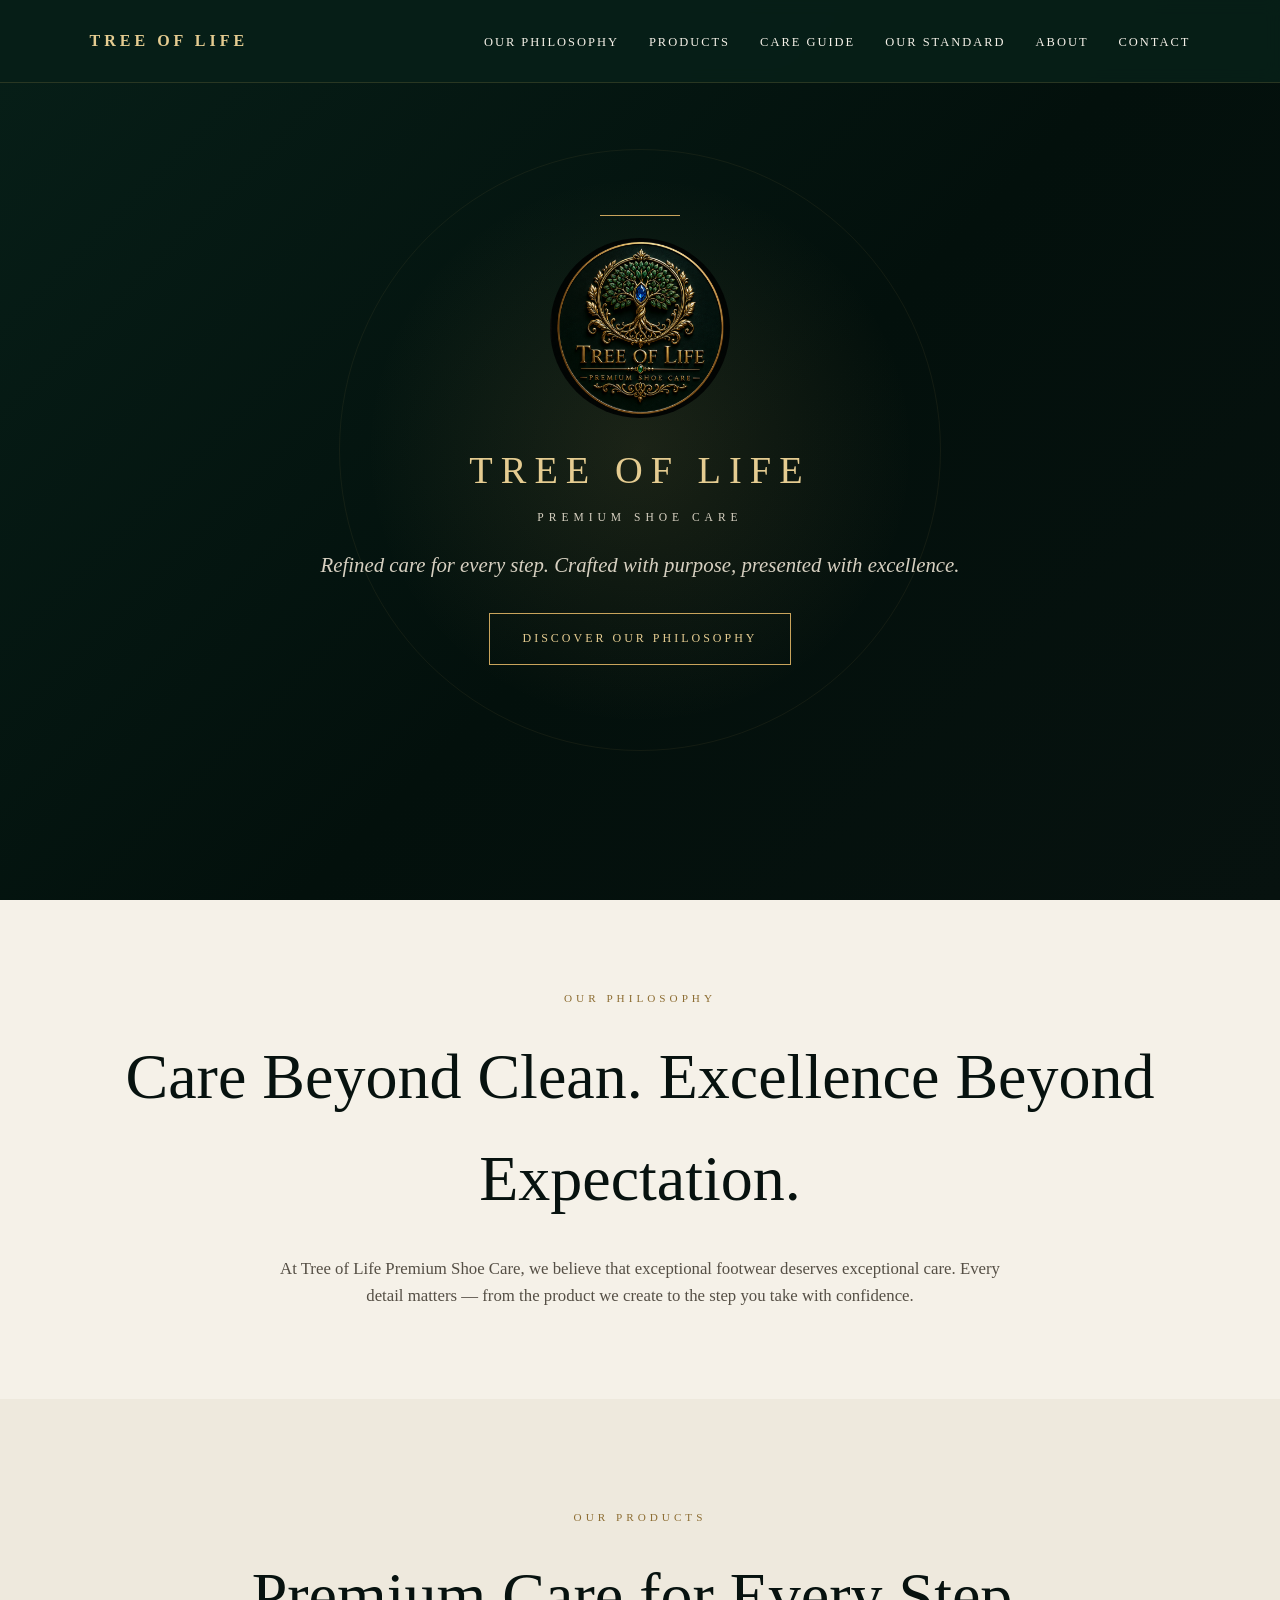
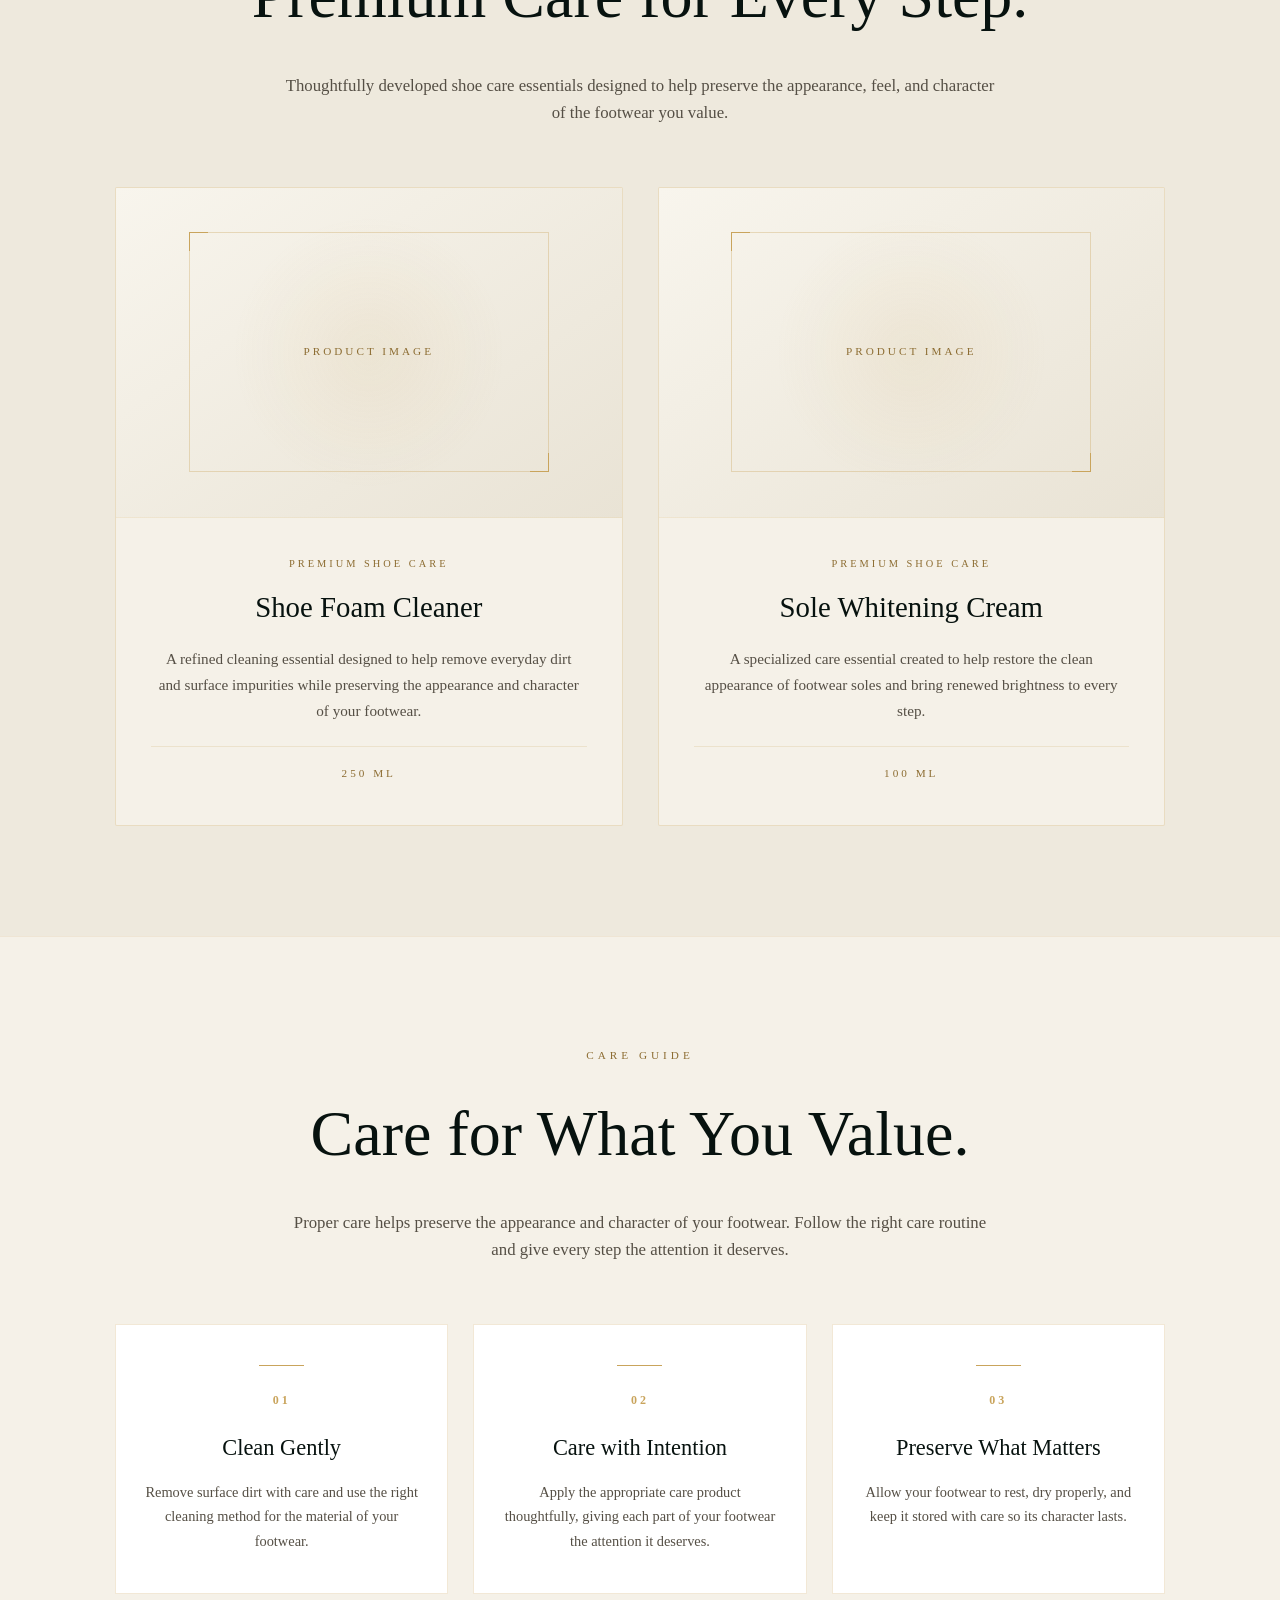
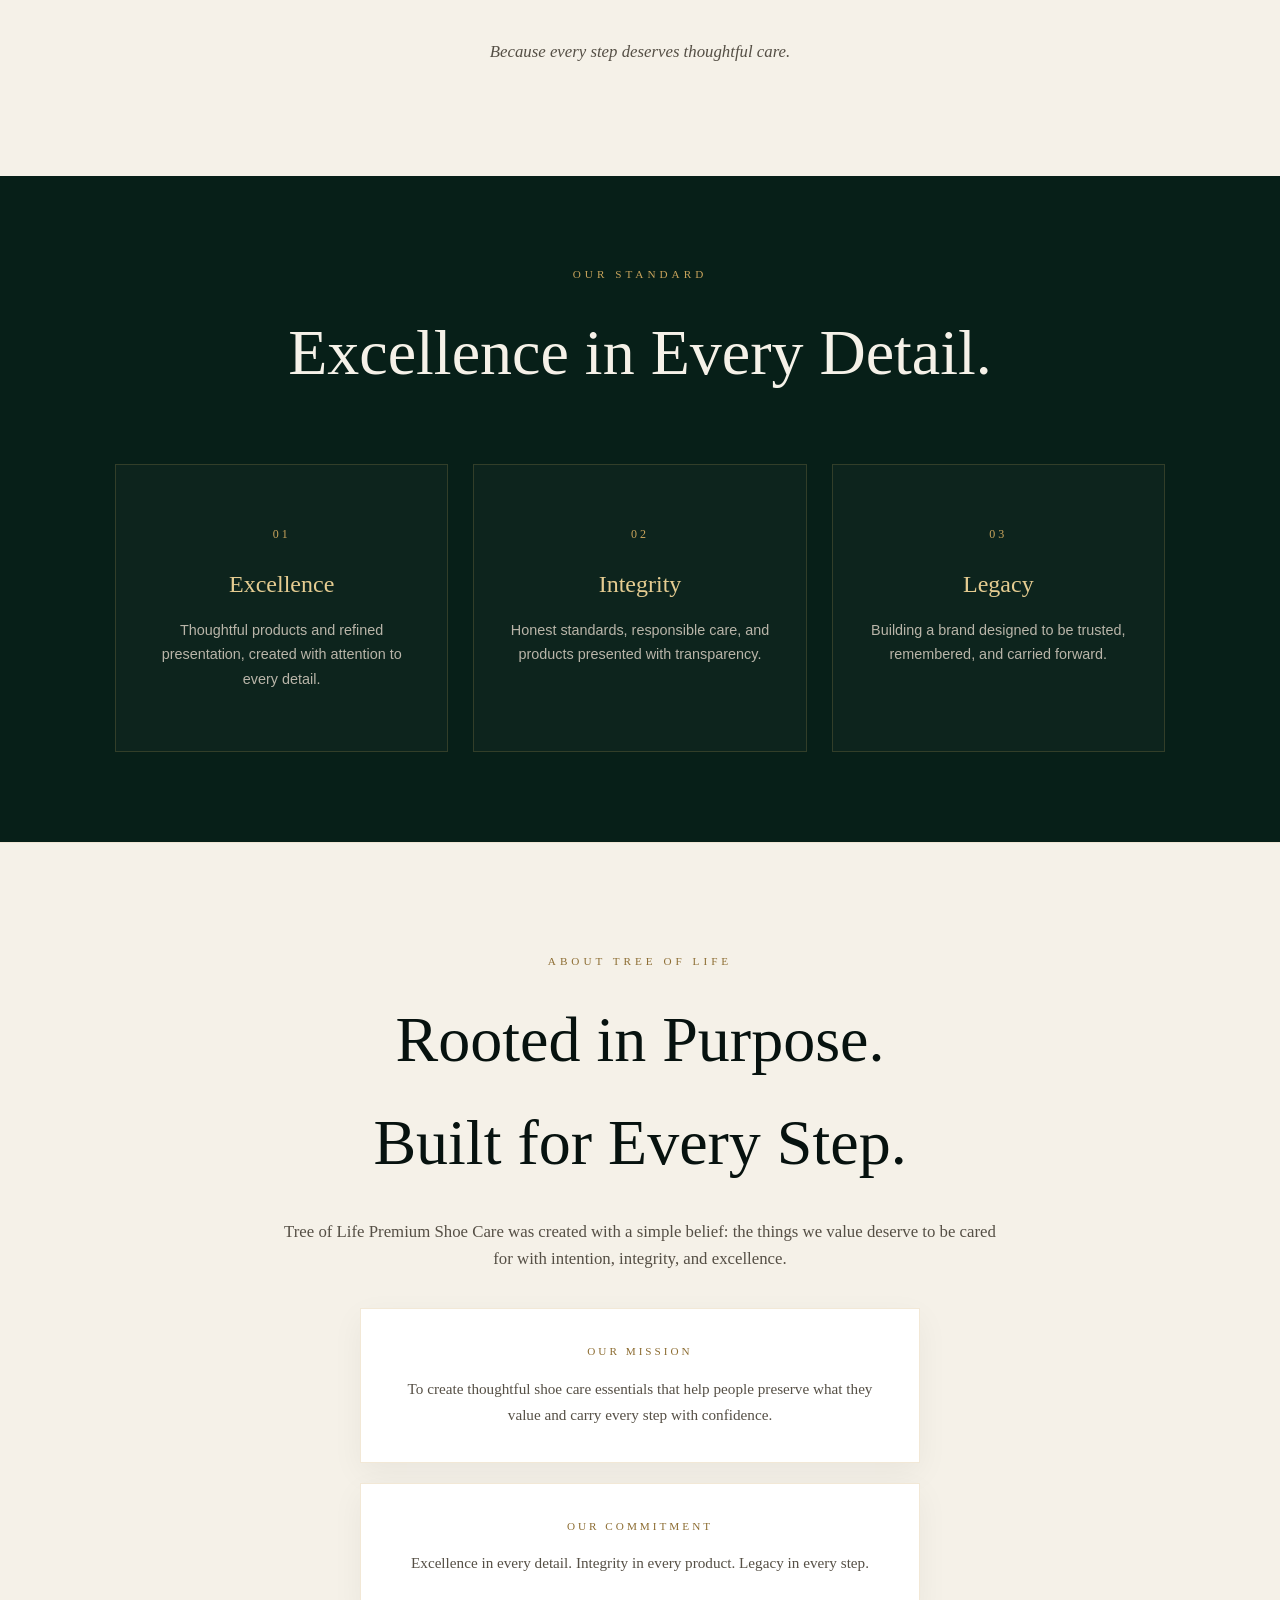
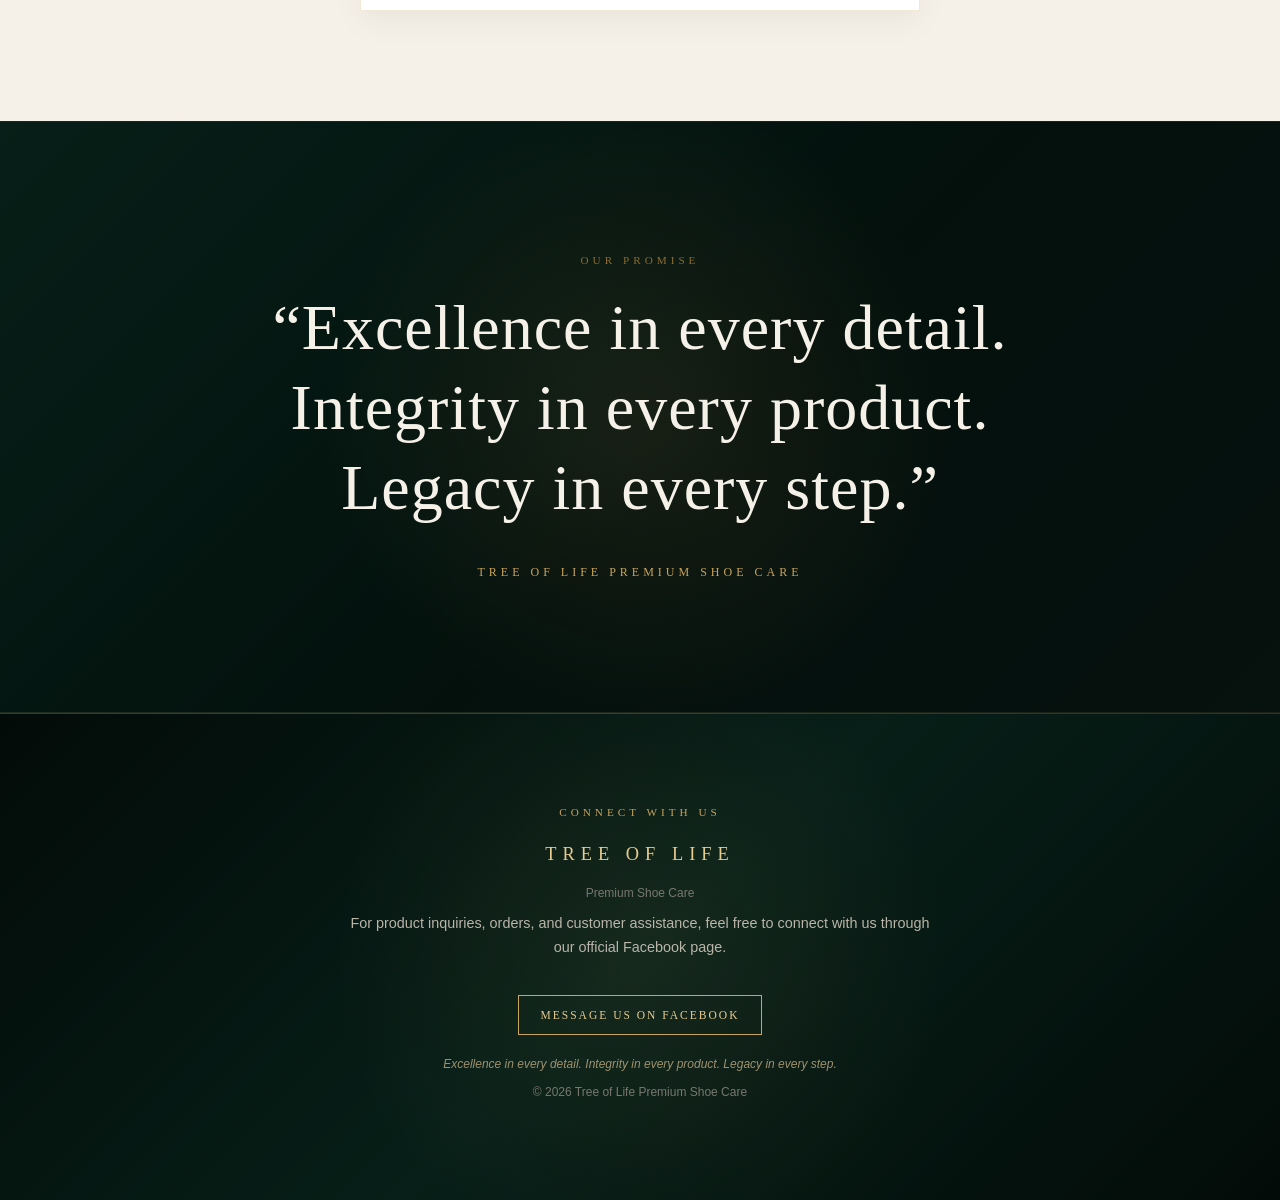
==== index.html @ 770518b0 "refine fixed navigation visibility and readability" ====
<!DOCTYPE html>
<html lang="en">
<head>
  <meta charset="UTF-8">
  <meta name="viewport" content="width=device-width, initial-scale=1.0">

  <title>Tree of Life | Premium Shoe Care</title>

  <meta name="description" content="Tree of Life Premium Shoe Care — refined care for every step.">

  <style>
    :root {
      --emerald: #0d3b2e;
      --deep-green: #071f18;
      --gold: #c9a45c;
      --light-gold: #e5cc91;
      --cream: #f5f1e8;
      --white: #ffffff;
      --dark: #07120f;
    }

    * {
      margin: 0;
      padding: 0;
      box-sizing: border-box;
    }

    html {
      scroll-behavior: smooth;
    }

    body {
      font-family: Georgia, "Times New Roman", serif;
      background: var(--dark);
      color: var(--cream);
      line-height: 1.6;
    }

    /* NAVIGATION */

   nav {
  position: fixed;
  top: 0;
  left: 0;
  width: 100%;
  z-index: 10;
  display: flex;
  justify-content: space-between;
  align-items: center;
  padding: 28px 7%;
  background: rgba(7, 31, 24, 0.94);
  border-bottom: 1px solid rgba(201, 164, 92, 0.18);
  backdrop-filter: blur(8px);
}

    .nav-brand {
      color: var(--light-gold);
      font-size: 1rem;
      letter-spacing: 4px;
      font-weight: bold;
    }

    .nav-links {
      display: flex;
      gap: 30px;
      list-style: none;
    }

    .nav-links a {
      color: var(--cream);
      text-decoration: none;
      font-size: 0.78rem;
      letter-spacing: 2px;
      text-transform: uppercase;
      transition: 0.3s;
    }

    .nav-links a:hover {
      color: var(--gold);
    }

    /* HERO */

    .hero {
      min-height: 100vh;
      display: flex;
      align-items: center;
      justify-content: center;
      text-align: center;
      padding: 120px 7% 80px;
      background:
        radial-gradient(circle at center, rgba(201, 164, 92, 0.12), transparent 35%),
        linear-gradient(135deg, #071f18 0%, #03100c 55%, #07120f 100%);
      position: relative;
      overflow: hidden;
    }

    .hero::before {
      content: "";
      position: absolute;
      width: 600px;
      height: 600px;
      border: 1px solid rgba(201, 164, 92, 0.08);
      border-radius: 50%;
      top: 50%;
      left: 50%;
      transform: translate(-50%, -50%);
    }

   .hero-content {
  max-width: 900px;
  position: relative;
  z-index: 2;
  top: -30px;
}

.emblem {
  width: 105px;
  height: 105px;
  border: 1px solid var(--gold);
  border-radius: 50%;
  margin: 0 auto 30px;
  display: flex;
  align-items: center;
  justify-content: center;
  color: var(--gold);
  font-size: 3.3rem;
  box-shadow: 0 0 45px rgba(201, 164, 92, 0.12);
}

.hero-logo {
  width: 180px;
  height: auto;
  display: block;
  margin: 0 auto 22px;
  border-radius: 50%;
}

.hero-brand-name {
  color: var(--light-gold);
  font-size: clamp(1.6rem, 4vw, 2.4rem);
  letter-spacing: 8px;
  text-transform: uppercase;
  font-weight: 500;
  margin-bottom: 6px;
}

.hero-brand-subtitle {
  color: #d7d0c1;
  font-size: 0.72rem;
  letter-spacing: 5px;
  text-transform: uppercase;
  margin-bottom: 22px;
}
    

    .eyebrow {
      color: var(--light-gold);
      font-size: 0.75rem;
      letter-spacing: 6px;
      text-transform: uppercase;
      margin-bottom: 22px;
    }

    h1 {
      font-size: clamp(3rem, 8vw, 6.5rem);
      line-height: 0.95;
      letter-spacing: 7px;
      text-transform: uppercase;
      font-weight: 500;
      margin-bottom: 18px;
    }

    .hero-subtitle {
      font-size: clamp(1rem, 2vw, 1.3rem);
      color: #d7d0c1;
      max-width: 650px;
      margin: 0 auto 32px;
      font-style: italic;
    }

   .gold-line {
  width: 80px;
  height: 1px;
  background: var(--gold);
  margin: 0 auto 22px;
}

    .cta {
      display: inline-block;
      padding: 15px 32px;
      border: 1px solid var(--gold);
      color: var(--light-gold);
      text-decoration: none;
      text-transform: uppercase;
      letter-spacing: 3px;
      font-size: 0.75rem;
      transition: all 0.35s ease;
    }

    .cta:hover {
      background: var(--gold);
      color: var(--dark);
    }

    /* PHILOSOPHY */

    .section {
      padding: 110px 7%;
    }

    .philosophy {
  background: var(--cream);
  color: var(--dark);
  text-align: center;
  padding: 90px 7%;
}

    .section-label {
      color: #8c6c31;
      text-transform: uppercase;
      letter-spacing: 4px;
      font-size: 0.7rem;
      margin-bottom: 18px;
    }

    h2 {
      font-size: clamp(2.2rem, 5vw, 4rem);
      font-weight: 500;
      margin-bottom: 25px;
    }

    .section-text {
      max-width: 720px;
      margin: auto;
      color: #554f45;
      font-size: 1.05rem;
    }
/* PRODUCTS */

.products {
  background: #eee9dd;
  color: var(--dark);
  text-align: center;
}

.products .section-text {
  margin-bottom: 0;
}

/* PRODUCT SHOWCASE */

.product-grid {
  max-width: 1050px;
  margin: 60px auto 0;
  display: grid;
  grid-template-columns: repeat(2, 1fr);
  gap: 35px;
}

.product-card {
  background: var(--cream);
  border: 1px solid rgba(201, 164, 92, 0.28);
  text-align: center;
  overflow: hidden;
  border-radius: 2px;
  transition: transform 0.35s ease, box-shadow 0.35s ease;
}

.product-card:hover {
  transform: translateY(-4px);
  box-shadow: 0 14px 35px rgba(7, 18, 15, 0.10);
}

.product-image-placeholder {
  min-height: 330px;
  display: flex;
  align-items: center;
  justify-content: center;
  background:
    radial-gradient(circle at center, rgba(201, 164, 92, 0.10), transparent 45%),
    linear-gradient(145deg, #f8f5ed 0%, #e9e3d5 100%);
  border-bottom: 1px solid rgba(201, 164, 92, 0.20);
}

.product-image-placeholder span {
  color: #8c6c31;
  font-size: 0.7rem;
  letter-spacing: 3px;
  text-transform: uppercase;
}

.product-image-frame {
  width: 78%;
  max-width: 360px;
  min-height: 240px;
  border: 1px solid rgba(201, 164, 92, 0.35);
  display: flex;
  align-items: center;
  justify-content: center;
  position: relative;
}

.product-image-frame::before,
.product-image-frame::after {
  content: "";
  position: absolute;
  width: 18px;
  height: 18px;
  border-color: var(--gold);
  border-style: solid;
}

.product-image-frame::before {
  top: -1px;
  left: -1px;
  border-width: 1px 0 0 1px;
}

.product-image-frame::after {
  bottom: -1px;
  right: -1px;
  border-width: 0 1px 1px 0;
}

.product-info {
  padding: 38px 35px 42px;
}

.product-category {
  color: #8c6c31;
  font-size: 0.65rem;
  letter-spacing: 3px;
  text-transform: uppercase;
  margin-bottom: 12px;
}

.product-info h3 {
  color: var(--dark);
  font-size: 1.8rem;
  font-weight: 500;
  margin-bottom: 16px;
}

.product-info p {
  max-width: 430px;
  margin: 0 auto 22px;
  color: #554f45;
  font-size: 0.95rem;
  line-height: 1.7;
}

.product-size {
  color: #8c6c31;
  font-size: 0.7rem;
  letter-spacing: 3px;
  text-transform: uppercase;
  padding-top: 18px;
  border-top: 1px solid rgba(201, 164, 92, 0.20);
}


/* PRODUCT MOBILE */

@media (max-width: 700px) {

  .product-grid {
    grid-template-columns: 1fr;
    gap: 25px;
    margin-top: 45px;
  }

 .product-image-placeholder {
  min-height: 300px;
  padding: 20px;
}

.product-image-frame {
  width: 88%;
  min-height: 240px;
}

  .product-info {
    padding: 32px 25px 36px;
  }

  .product-info h3 {
    font-size: 1.55rem;
  }

}

/* ABOUT */

.about {
  background: var(--cream);
  color: var(--dark);
  text-align: center;
  border-top: 1px solid rgba(201, 164, 92, 0.15);
}
  .about-highlight {
  max-width: 560px;
  margin: 35px auto 0;
  padding: 34px 32px;
  border: 1px solid rgba(201, 164, 92, 0.25);
  background: var(--white);
  box-shadow: 0 10px 30px rgba(7, 18, 15, 0.05);
  transition: transform 0.3s ease, box-shadow 0.3s ease;
}

.about-highlight:hover {
  transform: translateY(-4px);
  box-shadow: 0 14px 35px rgba(7, 18, 15, 0.08);
}
    .about-highlight-title {
  color: #8c6c31;
  text-transform: uppercase;
  letter-spacing: 3px;
  font-size: 0.7rem;
  margin-bottom: 15px;
}
.about .section-text {
  margin-bottom: 20px;
}
.about-highlight p {
  max-width: 600px;
  margin: 0 auto;
  color: #554f45;
  font-size: 0.95rem;
  line-height: 1.7;
}

.about-highlight + .about-highlight {
  margin-top: 20px;
}
/* CARE GUIDE */

.care-guide {
  background: var(--cream);
  color: var(--dark);
  text-align: center;
  border-top: 1px solid rgba(201, 164, 92, 0.15);
}

.care-guide .section-text {
  color: #554f45;
}
.care-steps {
  max-width: 1050px;
  margin: 60px auto 0;
  display: grid;
  grid-template-columns: repeat(3, 1fr);
  gap: 25px;
}
.care-step {
  background: var(--white);
  border: 1px solid rgba(201, 164, 92, 0.25);
  padding: 40px 28px;
  text-align: center;
  transition: transform 0.3s ease, box-shadow 0.3s ease;
}

.care-step:hover {
  transform: translateY(-4px);
  box-shadow: 0 12px 30px rgba(7, 18, 15, 0.08);
}
   .care-step-number {
  color: var(--gold);
  font-size: 0.75rem;
  letter-spacing: 3px;
  margin-bottom: 20px;
  font-weight: bold;
}
    .care-step h3 {
  color: var(--dark);
  font-size: 1.4rem;
  font-weight: 500;
  margin-bottom: 14px;
}
    .care-step p {
  color: #554f45;
  font-size: 0.9rem;
  line-height: 1.7;
}
    .care-step::before {
  content: "";
  display: block;
  width: 45px;
  height: 1px;
  background: var(--gold);
  margin: 0 auto 25px;
}
    .care-step {
  transition: transform 0.3s ease, box-shadow 0.3s ease;
}
/* VALUES */


    

.values {
  background: var(--deep-green);
  text-align: center;
  padding: 90px 7% 90px;
}

.values .section-label {
  color: var(--gold);
}

.values h2 {
  color: var(--cream);
  margin-bottom: 60px;
}
.values-grid {
  max-width: 1050px;
  margin: 0 auto;
  display: grid;
  grid-template-columns: repeat(3, 1fr);
  gap: 25px;
}
.value {
  padding: 60px 35px;
  text-align: center;
  border: 1px solid rgba(201, 164, 92, 0.20);
  background: rgba(255, 255, 255, 0.025);
  transition: transform 0.3s ease, box-shadow 0.3s ease;
}

.value:hover {
  transform: translateY(-4px);
  box-shadow: 0 12px 30px rgba(0, 0, 0, 0.16);
}



.value-number {
  color: var(--gold);
  font-size: 0.75rem;
  letter-spacing: 3px;
  margin-bottom: 20px;
}

.value h3 {
  color: var(--light-gold);
  font-size: 1.5rem;
  font-weight: 500;
  margin-bottom: 15px;
}

.value p {
  color: #b9b5a9;
  font-family: Arial, sans-serif;
  font-size: 0.9rem;
  line-height: 1.7;
  max-width: 340px;
  margin: 0 auto;
}

    /* BRAND STATEMENT */

 .statement {
  padding: 130px 7%;
  text-align: center;
  background:
    radial-gradient(circle at center, rgba(201, 164, 92, 0.10), transparent 45%),
    linear-gradient(135deg, #071f18 0%, #03100c 55%, #07120f 100%);
  border-top: 1px solid rgba(201, 164, 92, 0.12);
  border-bottom: 1px solid rgba(201, 164, 92, 0.12);
}

    .statement blockquote {
  max-width: 850px;
  margin: auto;
  font-size: clamp(1.9rem, 5vw, 4rem);
  line-height: 1.25;
  letter-spacing: 1px;
  font-weight: 400;
  color: var(--cream);
}

    .statement cite {
      display: block;
      margin-top: 35px;
      color: var(--gold);
      font-size: 0.75rem;
      letter-spacing: 4px;
      font-style: normal;
      text-transform: uppercase;
    }

    /* FOOTER */
.contact-intro {
  max-width: 600px;
  margin: 0 auto 25px;
  color: #b9b5a9;
  font-family: Arial, sans-serif;
  font-size: 0.9rem;
  line-height: 1.7;
}
   footer {
  padding: 90px 7%;
  text-align: center;
  background:
    radial-gradient(circle at center, rgba(201, 164, 92, 0.08), transparent 45%),
    linear-gradient(135deg, #030b08 0%, #071f18 50%, #030b08 100%);
  border-top: 1px solid rgba(201, 164, 92, 0.25);
}
.footer-contact-label {
  color: var(--gold);
  text-transform: uppercase;
  letter-spacing: 4px;
  font-size: 0.7rem;
  margin-bottom: 18px;
}
 .footer-brand {
  color: var(--light-gold);
  letter-spacing: 6px;
  font-size: 1.15rem;
  font-weight: 500;
  margin-bottom: 14px;
  text-transform: uppercase;
}
.footer-contact-link {
  display: inline-block;
  margin: 10px 0 20px;
  color: var(--light-gold);
  text-decoration: none;
  border: 1px solid var(--gold);
  padding: 10px 22px;
  letter-spacing: 2px;
  text-transform: uppercase;
  font-size: 0.72rem;
  transition: all 0.3s ease;
}

.footer-contact-link:hover {
  background: var(--gold);
  color: var(--dark);
}
    footer p {
      color: #77786f;
      font-family: Arial, sans-serif;
      font-size: 0.75rem;
      margin-bottom: 8px;
    }

    .motto {
      color: #9d916f;
      font-style: italic;
    }

    /* MOBILE */

    @media (max-width: 700px) {

      nav {
        padding: 22px 5%;
      }

      .nav-links {
  display: flex;
  gap: 12px;
  flex-wrap: wrap;
  justify-content: flex-end;
}

.nav-links a {
  font-size: 0.6rem;
  letter-spacing: 1.2px;
}

      .hero {
        padding-left: 6%;
        padding-right: 6%;
      }

      .hero::before {
        width: 380px;
        height: 380px;
      }

      h1 {
        letter-spacing: 4px;
      }

      .section {
        padding: 80px 6%;
      }

      .values {
        grid-template-columns: 1fr;
      }
.values-grid {
  grid-template-columns: 1fr;
  gap: 20px;
}
      .value {
       border-right: 1px solid rgba(201, 164, 92, 0.20);
border-bottom: 1px solid rgba(201, 164, 92, 0.15);
      }
      .care-steps {
  grid-template-columns: 1fr;
  gap: 20px;
}
      .about-highlight {
  padding: 30px 22px;
  margin-top: 30px;
}

.about-highlight + .about-highlight {
  margin-top: 18px;
}
      .contact-intro {
  padding: 0 10px;
  font-size: 0.85rem;
}
      footer {
  padding: 75px 6%;
}
.statement blockquote {
  font-size: 1.8rem;
  line-height: 1.3;
  letter-spacing: 0.5px;
}
    }
  </style>
</head>

<body>

  <nav>
    <div class="nav-brand">TREE OF LIFE</div>

<ul class="nav-links">
  <li><a href="#philosophy">Our Philosophy</a></li>
  <li><a href="#products">Products</a></li>
  <li><a href="#care">Care Guide</a></li>
  <li><a href="#standard">Our Standard</a></li>
  <li><a href="#about">About</a></li>
  <li><a href="#contact">Contact</a></li>
</ul>
  </nav>

  <main>

    <section class="hero">

      <div class="hero-content">

<div class="gold-line"></div>

<img class="hero-logo" src="LOGO.png" alt="Tree of Life Premium Shoe Care">

<div class="hero-brand-name">TREE OF LIFE</div>

<div class="hero-brand-subtitle">PREMIUM SHOE CARE</div>

        <p class="hero-subtitle">
          Refined care for every step. Crafted with purpose,
          presented with excellence.
        </p>

        <a href="#philosophy" class="cta">
          Discover Our Philosophy
        </a>

      </div>

    </section>

    <section class="section philosophy" id="philosophy">

      <div class="section-label">Our Philosophy</div>

      <h2>Care Beyond Clean. Excellence Beyond Expectation.</h2>

      <p class="section-text">
        At Tree of Life Premium Shoe Care, we believe that
        exceptional footwear deserves exceptional care.
        Every detail matters — from the product we create
        to the step you take with confidence.
      </p>

        </section>

   
<!-- PRODUCTS -->

<section class="section products" id="products">

  <div class="section-label">Our Products</div>

  <h2>Premium Care for Every Step.</h2>

  <p class="section-text">
    Thoughtfully developed shoe care essentials designed
    to help preserve the appearance, feel, and character
    of the footwear you value.
  </p>

  <div class="product-grid">

    <!-- SHOE FOAM CLEANER -->

    <div class="product-card">

      <div class="product-image-placeholder">
  <div class="product-image-frame">
    <span>PRODUCT IMAGE</span>
  </div>
</div>

      <div class="product-info">

        <div class="product-category">PREMIUM SHOE CARE</div>

        <h3>Shoe Foam Cleaner</h3>

        <p>
          A refined cleaning essential designed to help remove
          everyday dirt and surface impurities while preserving
          the appearance and character of your footwear.
        </p>

        <div class="product-size">250 mL</div>

      </div>

    </div>


    <!-- SOLE WHITENING CREAM -->

    <div class="product-card">

     <div class="product-image-placeholder">
  <div class="product-image-frame">
    <span>PRODUCT IMAGE</span>
  </div>
</div>

      <div class="product-info">

        <div class="product-category">PREMIUM SHOE CARE</div>

        <h3>Sole Whitening Cream</h3>

        <p>
          A specialized care essential created to help restore
          the clean appearance of footwear soles and bring
          renewed brightness to every step.
        </p>

        <div class="product-size">100 mL</div>

      </div>

    </div>

  </div>

</section>


    
 <!-- CARE GUIDE -->

    <section class="section care-guide" id="care">

      <div class="section-label">Care Guide</div>

      <h2>Care for What You Value.</h2>

      <p class="section-text">
        Proper care helps preserve the appearance and character
        of your footwear. Follow the right care routine and
        give every step the attention it deserves.
      </p>
  <div class="care-steps">

    <div class="care-step">

      <div class="care-step-number">01</div>

      <h3>Clean Gently</h3>

      <p>
        Remove surface dirt with care and use the right
        cleaning method for the material of your footwear.
      </p>

    </div>
        <div class="care-step">

      <div class="care-step-number">02</div>

      <h3>Care with Intention</h3>

      <p>
        Apply the appropriate care product thoughtfully,
        giving each part of your footwear the attention it deserves.
      </p>

    </div>
        <div class="care-step">

      <div class="care-step-number">03</div>

      <h3>Preserve What Matters</h3>

      <p>
        Allow your footwear to rest, dry properly,
        and keep it stored with care so its character lasts.
      </p>

    </div>
      </div>
          <p class="section-text" style="margin-top: 45px; font-style: italic;">
      Because every step deserves thoughtful care.
    </p>
      </section>
    <section class="values" id="standard">
<div class="section-label">Our Standard</div>
<h2>Excellence in Every Detail.</h2>
      <div class="values-grid">
      <div class="value">
        <div class="value-number">01</div>
        <h3>Excellence</h3>
        <p>
          Thoughtful products and refined presentation,
          created with attention to every detail.
        </p>
      </div>

      <div class="value">
        <div class="value-number">02</div>
        <h3>Integrity</h3>
        <p>
          Honest standards, responsible care,
          and products presented with transparency.
        </p>
      </div>

      <div class="value">
        <div class="value-number">03</div>
        <h3>Legacy</h3>
        <p>
          Building a brand designed to be trusted,
          remembered, and carried forward.
        </p>
      </div>
</div>
        </section>

   
<section class="section about" id="about">

  <div class="section-label">About Tree of Life</div>

  <h2>Rooted in Purpose.<br>Built for Every Step.</h2>

  <p class="section-text">
    Tree of Life Premium Shoe Care was created with a simple
    belief: the things we value deserve to be cared for with
    intention, integrity, and excellence.
  </p>
    <div class="about-highlight">

    <div class="about-highlight-title">Our Mission</div>

    <p>
      To create thoughtful shoe care essentials that help people
      preserve what they value and carry every step with confidence.
    </p>

  </div>
    <div class="about-highlight">

    <div class="about-highlight-title">Our Commitment</div>

    <p>
      Excellence in every detail. Integrity in every product.
      Legacy in every step.
    </p>

  </div>
  </section>
    <section class="section statement">

      <div class="section-label">Our Promise</div>

      <blockquote>
        “Excellence in every detail.<br>
        Integrity in every product.<br>
        Legacy in every step.”
      </blockquote>

      <cite>Tree of Life Premium Shoe Care</cite>

    </section>

  </main>

  <footer id="contact">

    <div class="footer-contact-label">Connect With Us</div>

   <div class="footer-brand">TREE OF LIFE</div>
<p>Premium Shoe Care</p>
<p class="contact-intro">
  For product inquiries, orders, and customer assistance,
  feel free to connect with us through our official Facebook page.
</p>
<a href="https://www.facebook.com/TreeOfLifePremiumShoeCare" target="_blank" rel="noopener" class="footer-contact-link">
  Message Us on Facebook
</a>

<p class="motto">
      Excellence in every detail. Integrity in every product.
      Legacy in every step.
    </p>

    <p>© 2026 Tree of Life Premium Shoe Care</p>

  </footer>

</body>
</html>
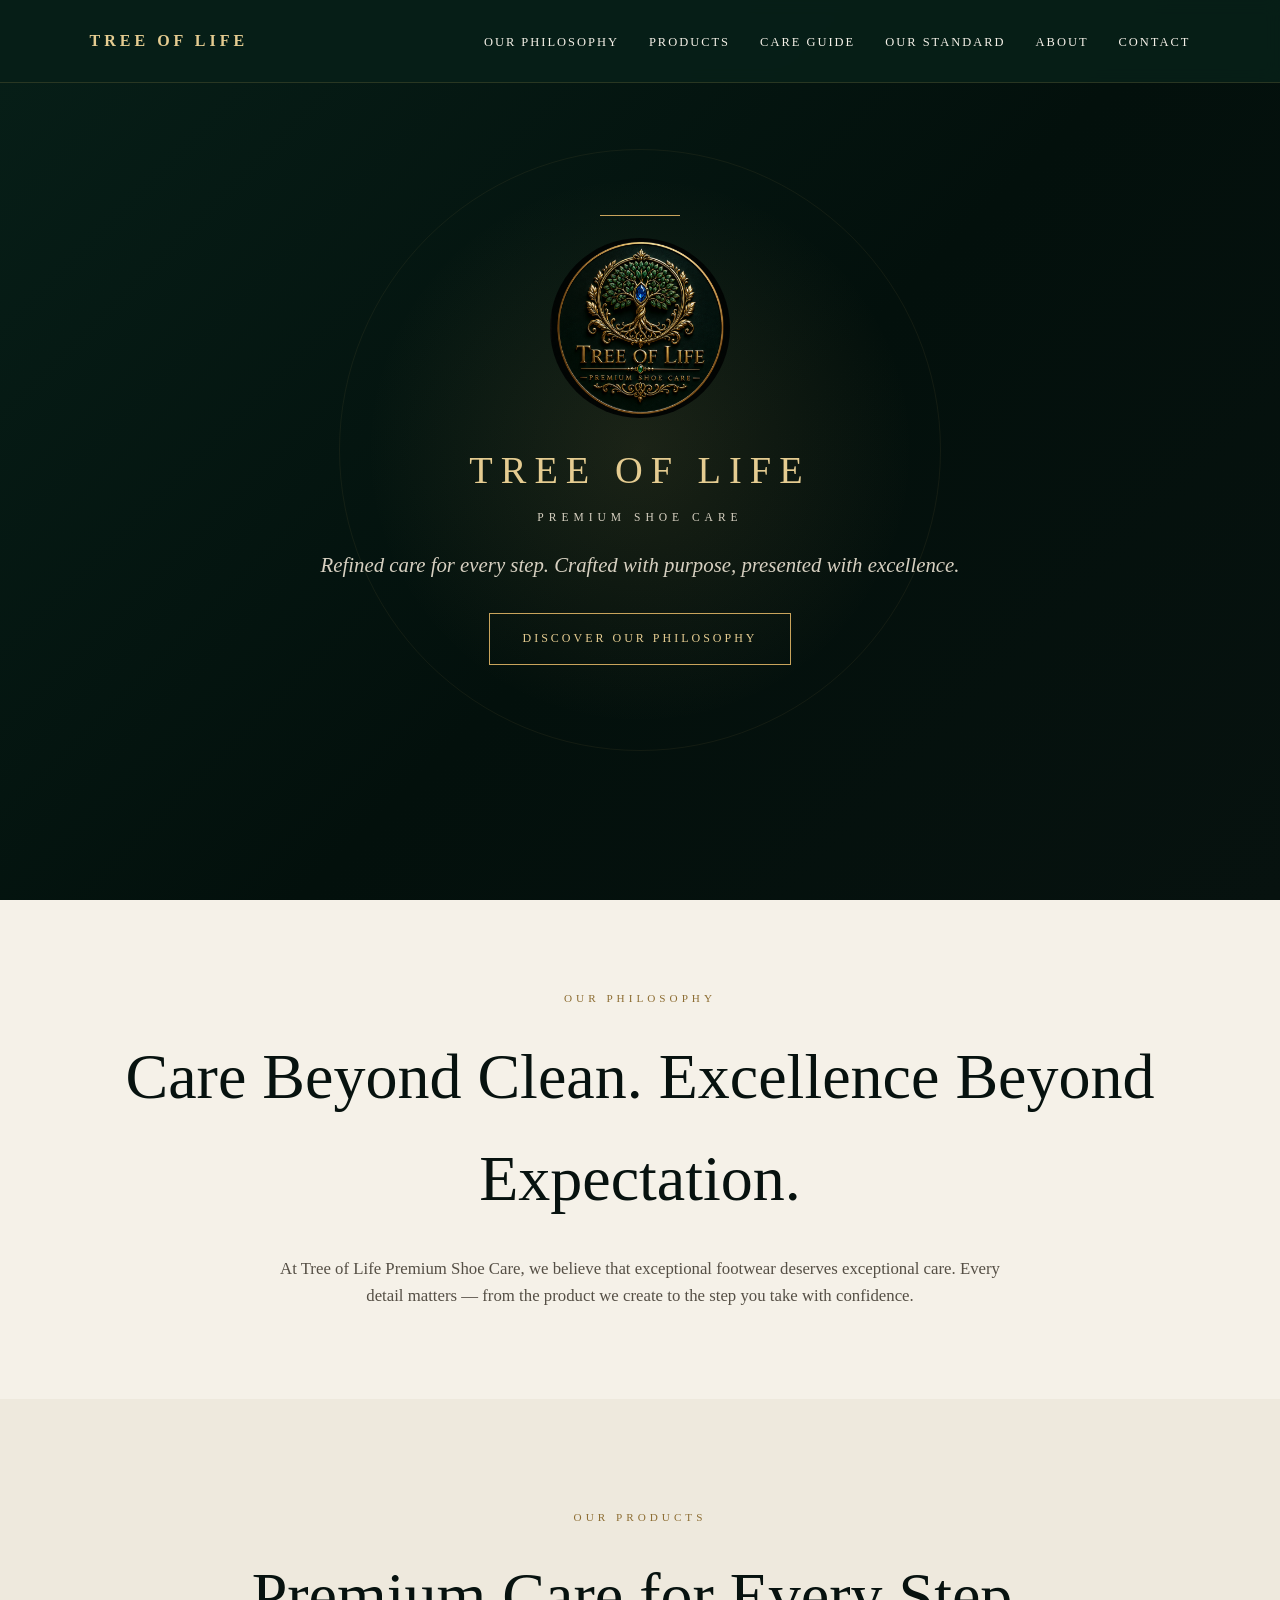
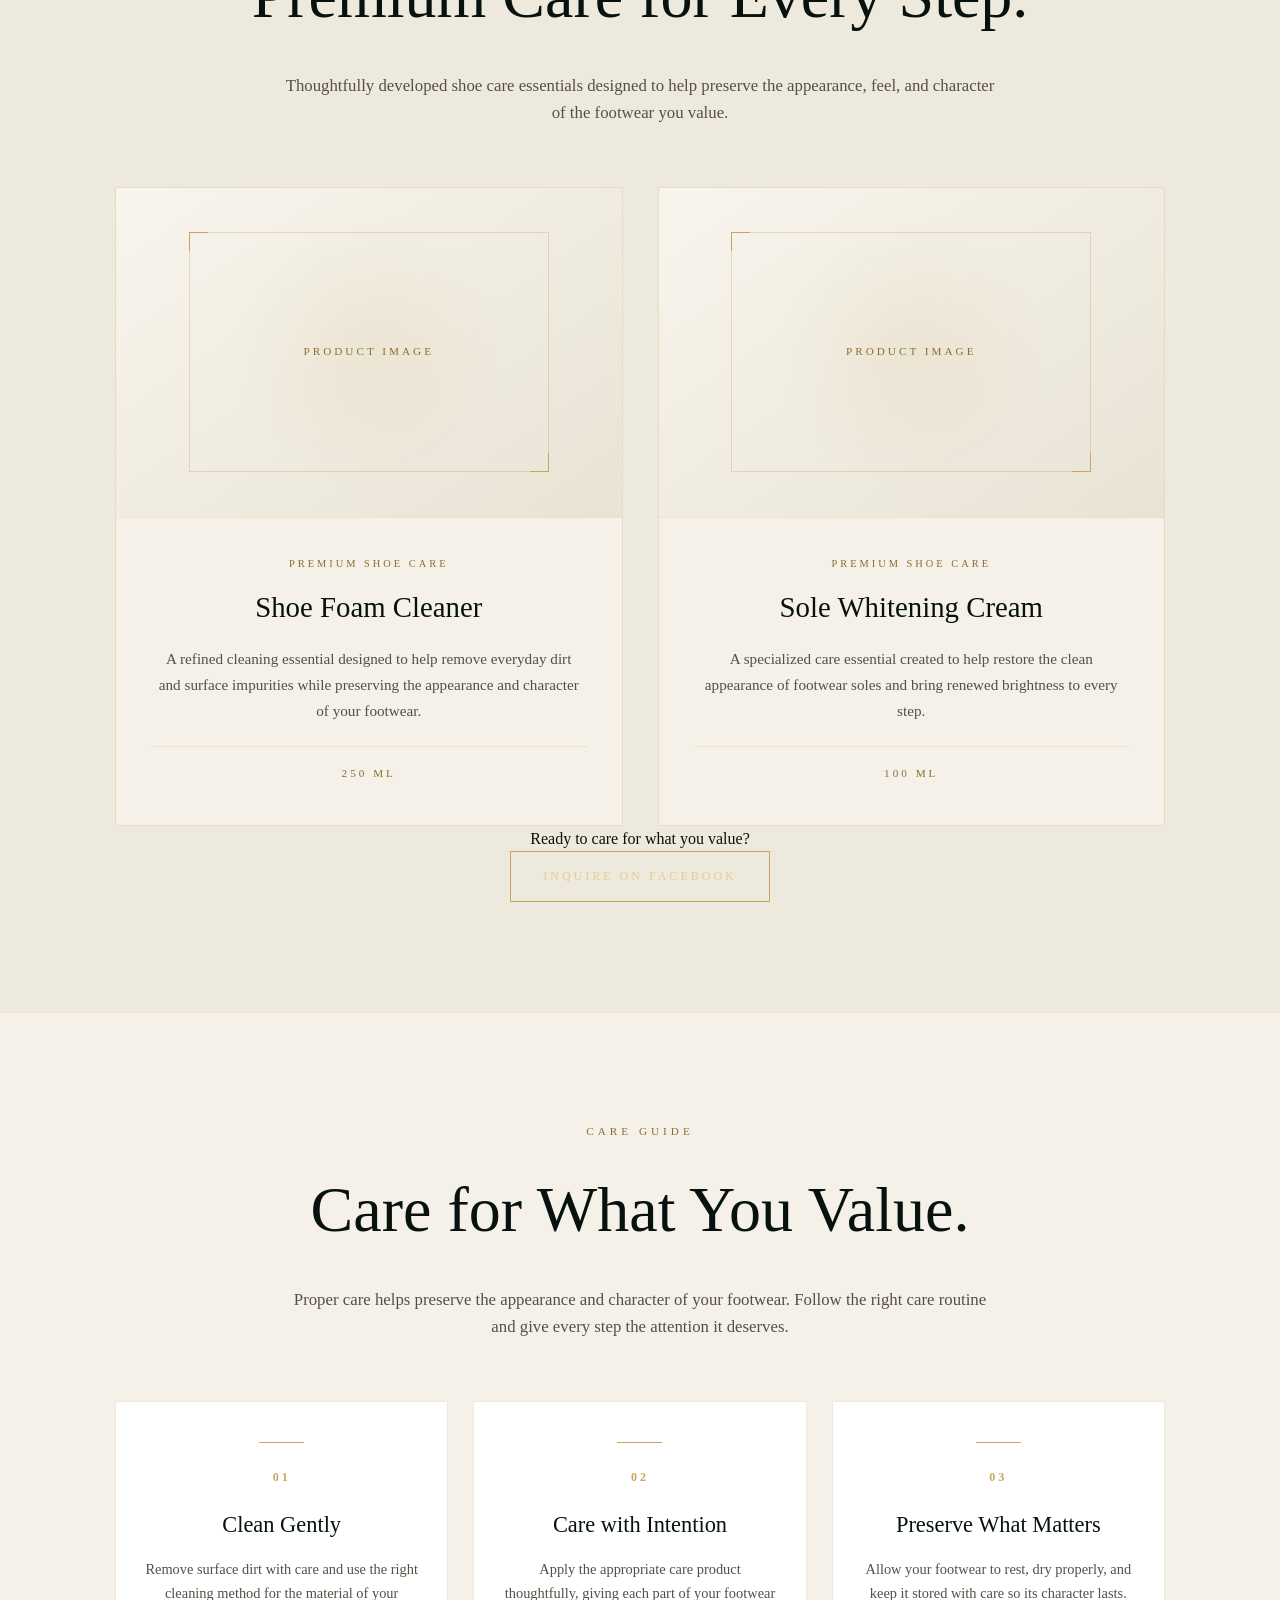
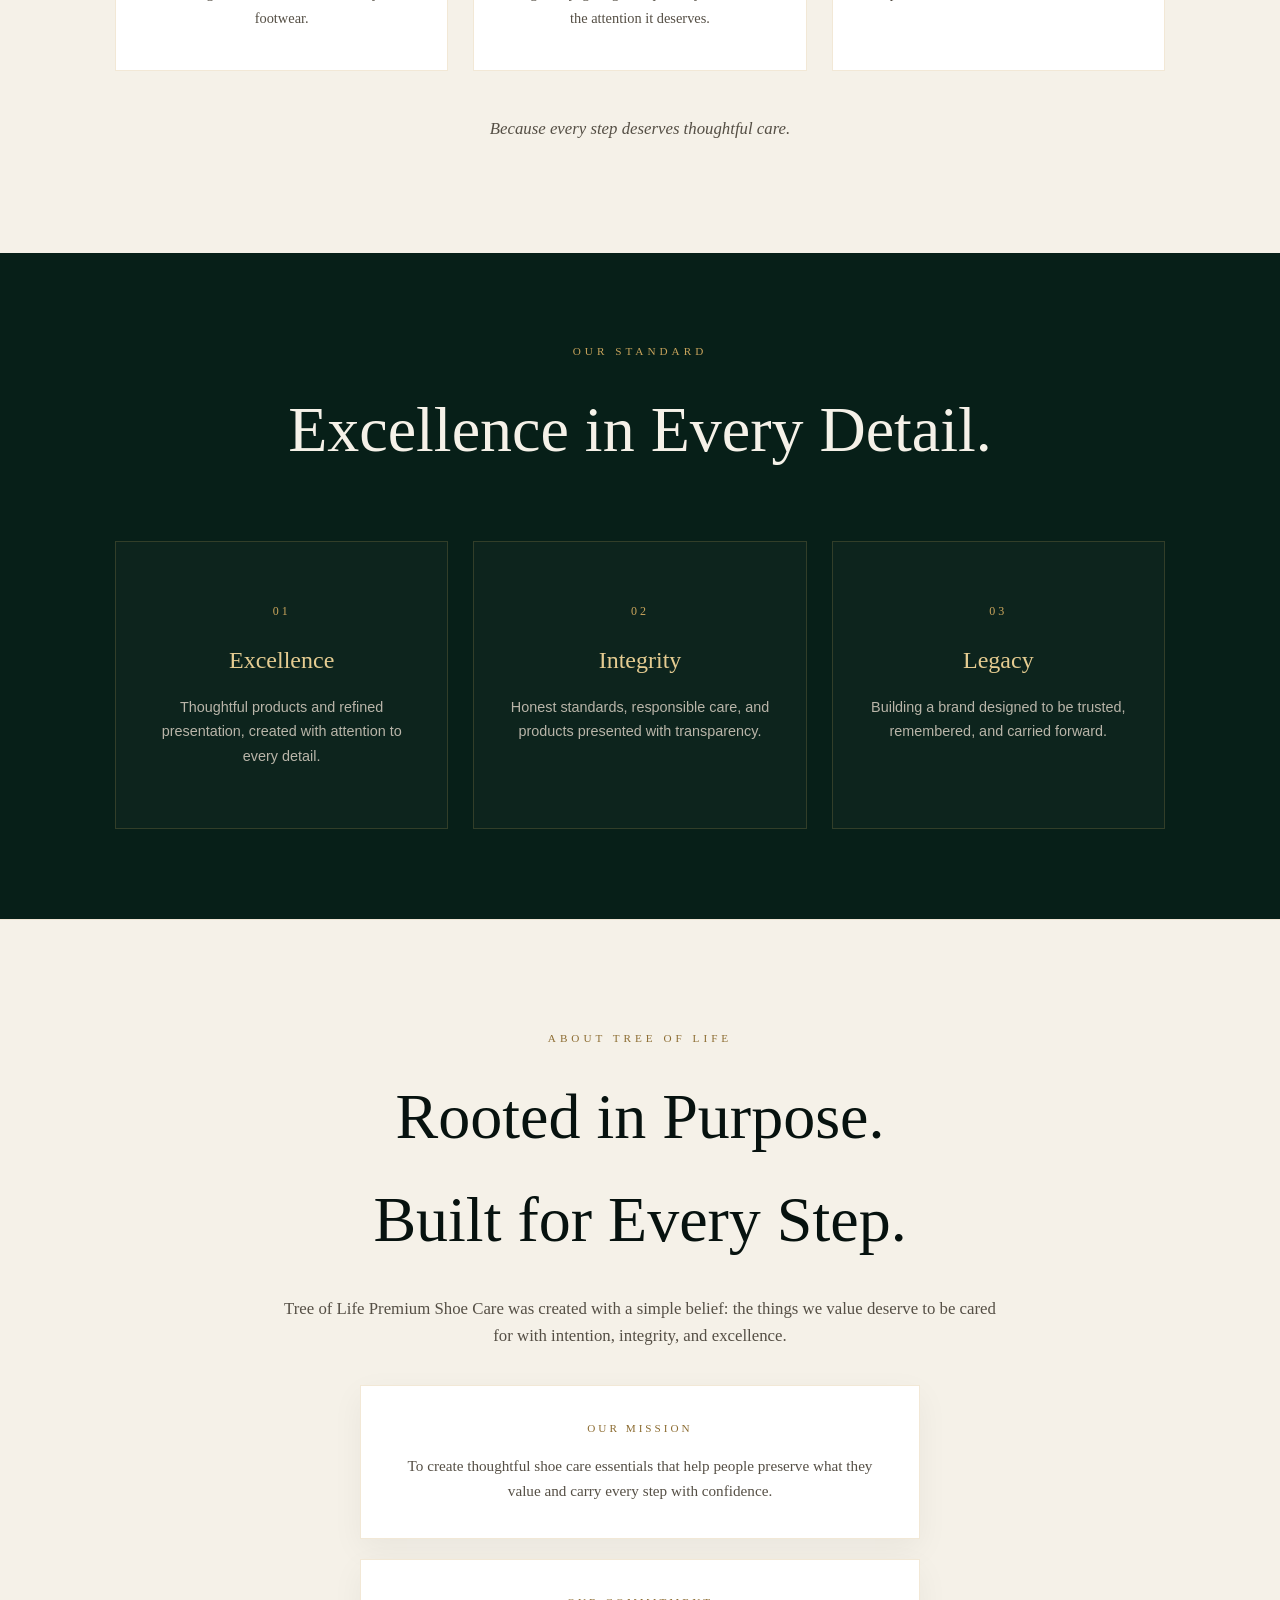
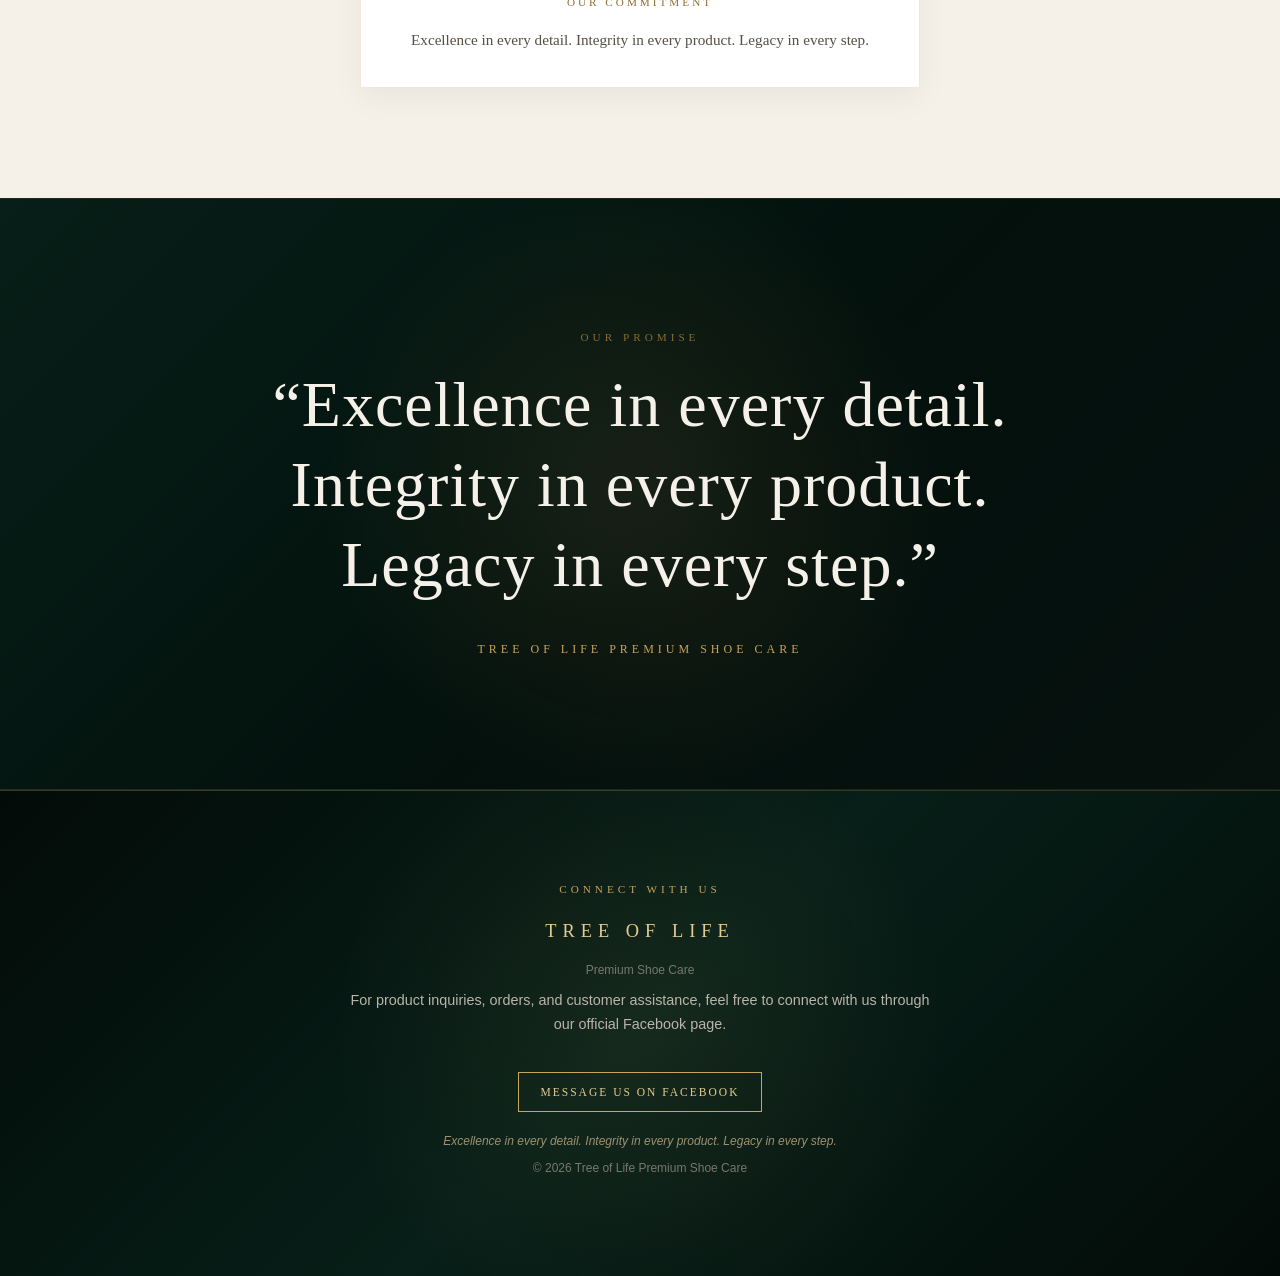
==== commit 5dfdcfa7: "add product inquiry call to action" ====
--- a/index.html
+++ b/index.html
@@ -859,7 +859,18 @@
     </div>
 
   </div>
-
+  <div class="products-cta">
+    <p>
+      Ready to care for what you value?
+    </p>
+
+    <a href="https://www.facebook.com/TreeOfLifePremiumShoeCare"
+       target="_blank"
+       rel="noopener"
+       class="cta">
+      Inquire on Facebook
+    </a>
+  </div>
 </section>
 
 
@@ -1014,6 +1025,7 @@
 </p>
 <a href="https://www.facebook.com/TreeOfLifePremiumShoeCare" target="_blank" rel="noopener" class="footer-contact-link">
   Message Us on Facebook
+
 </a>
 
 <p class="motto">
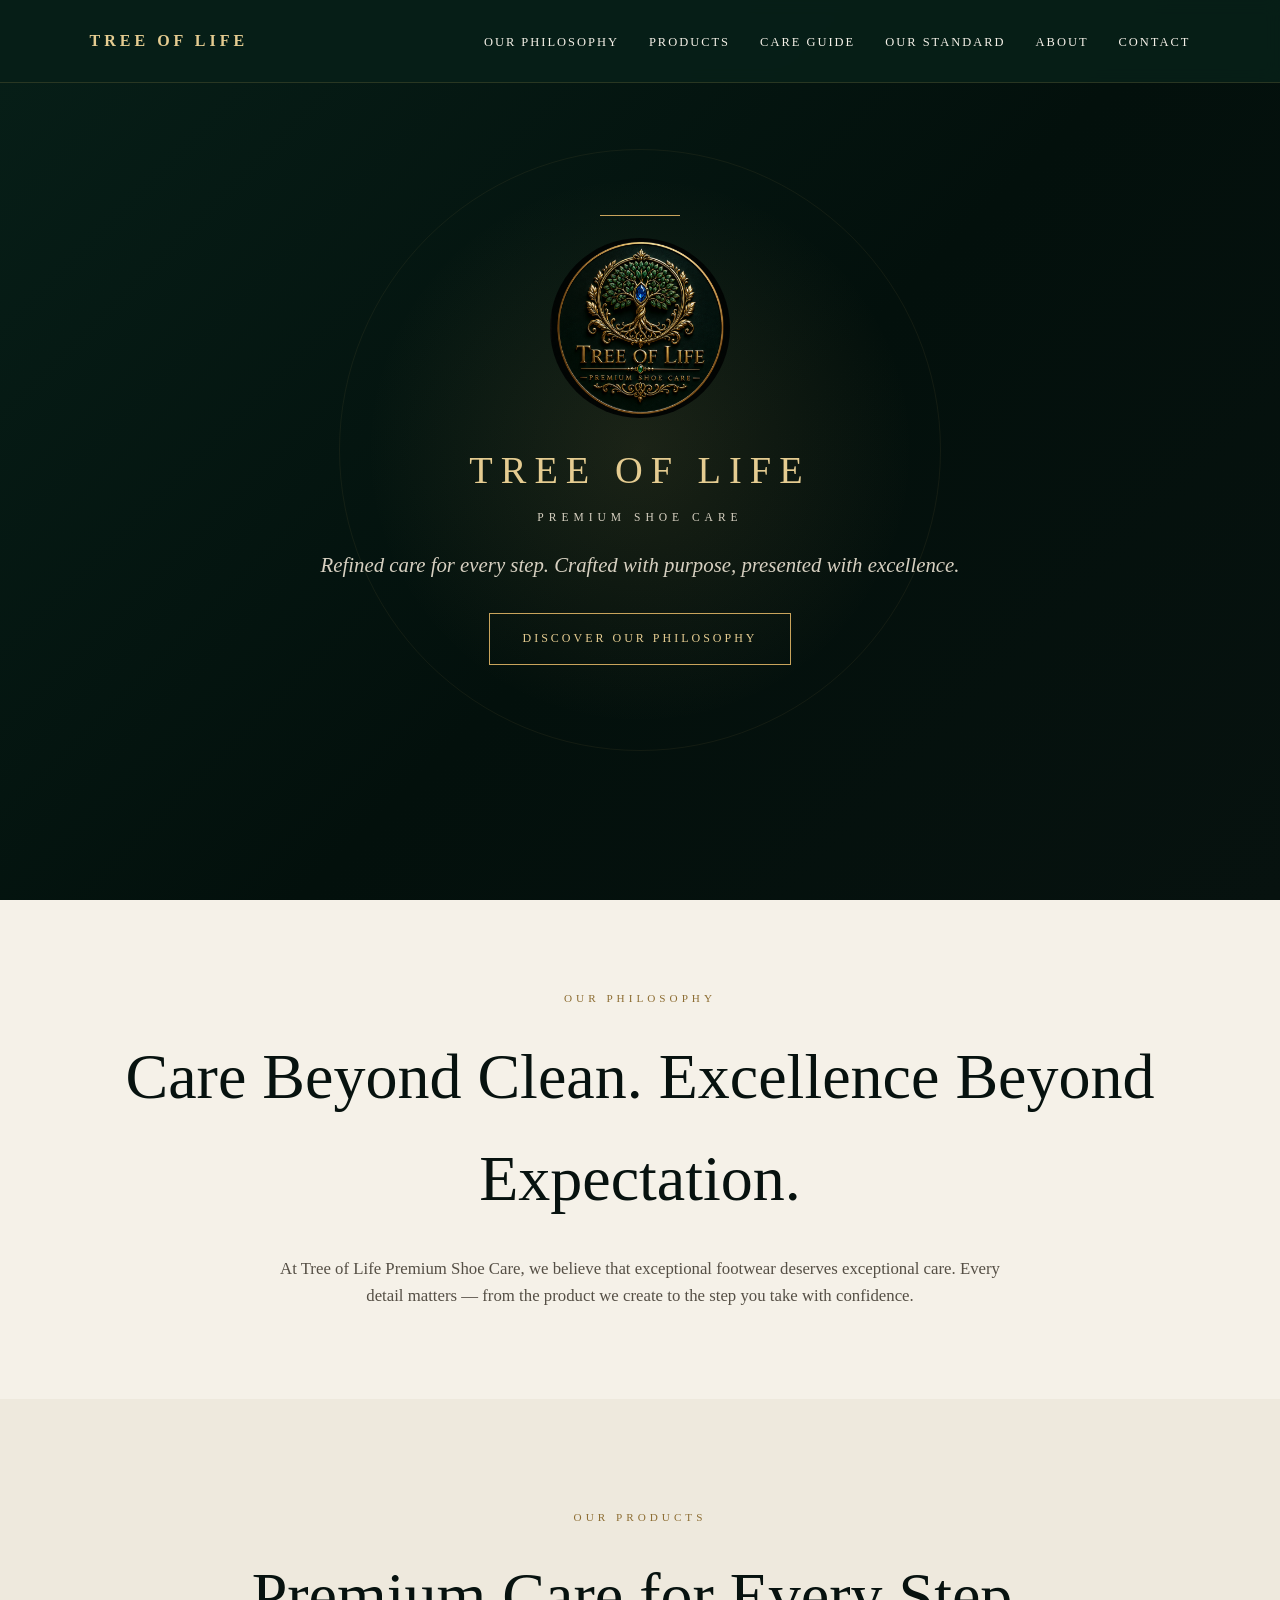
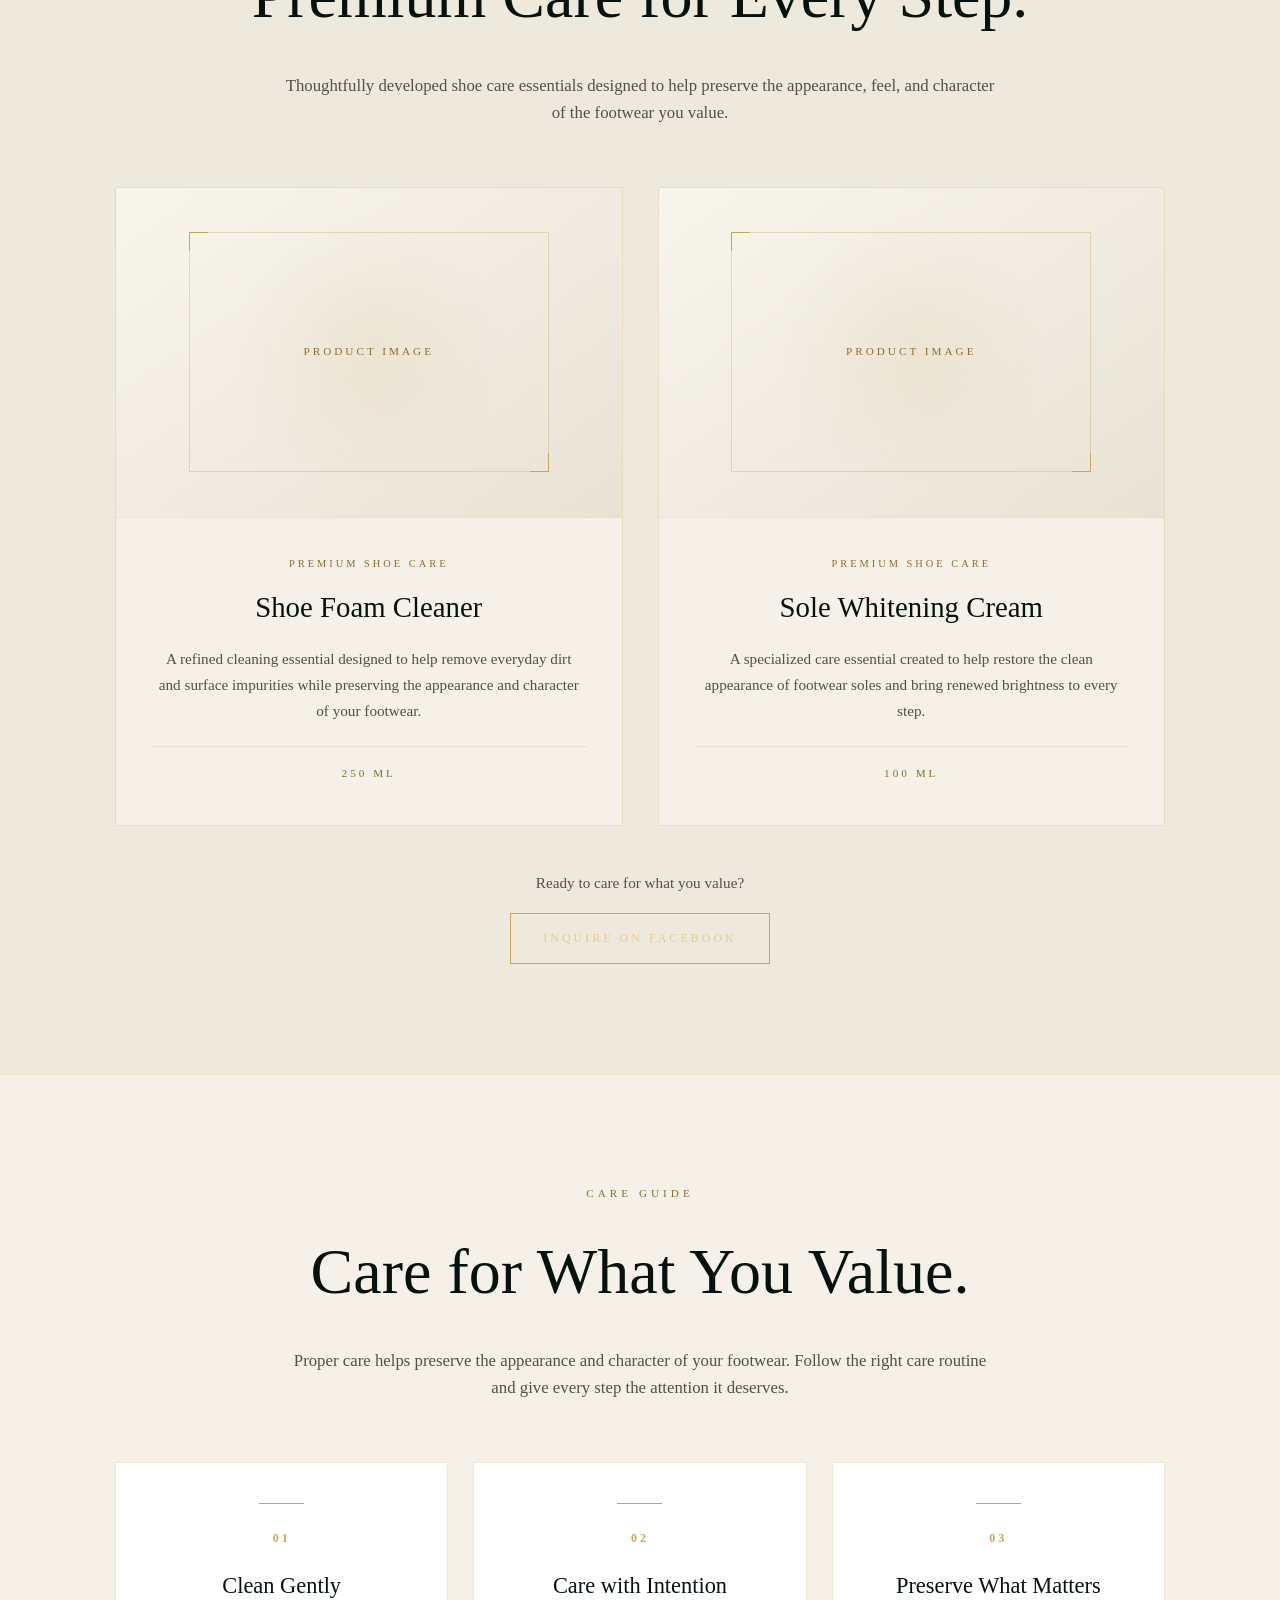
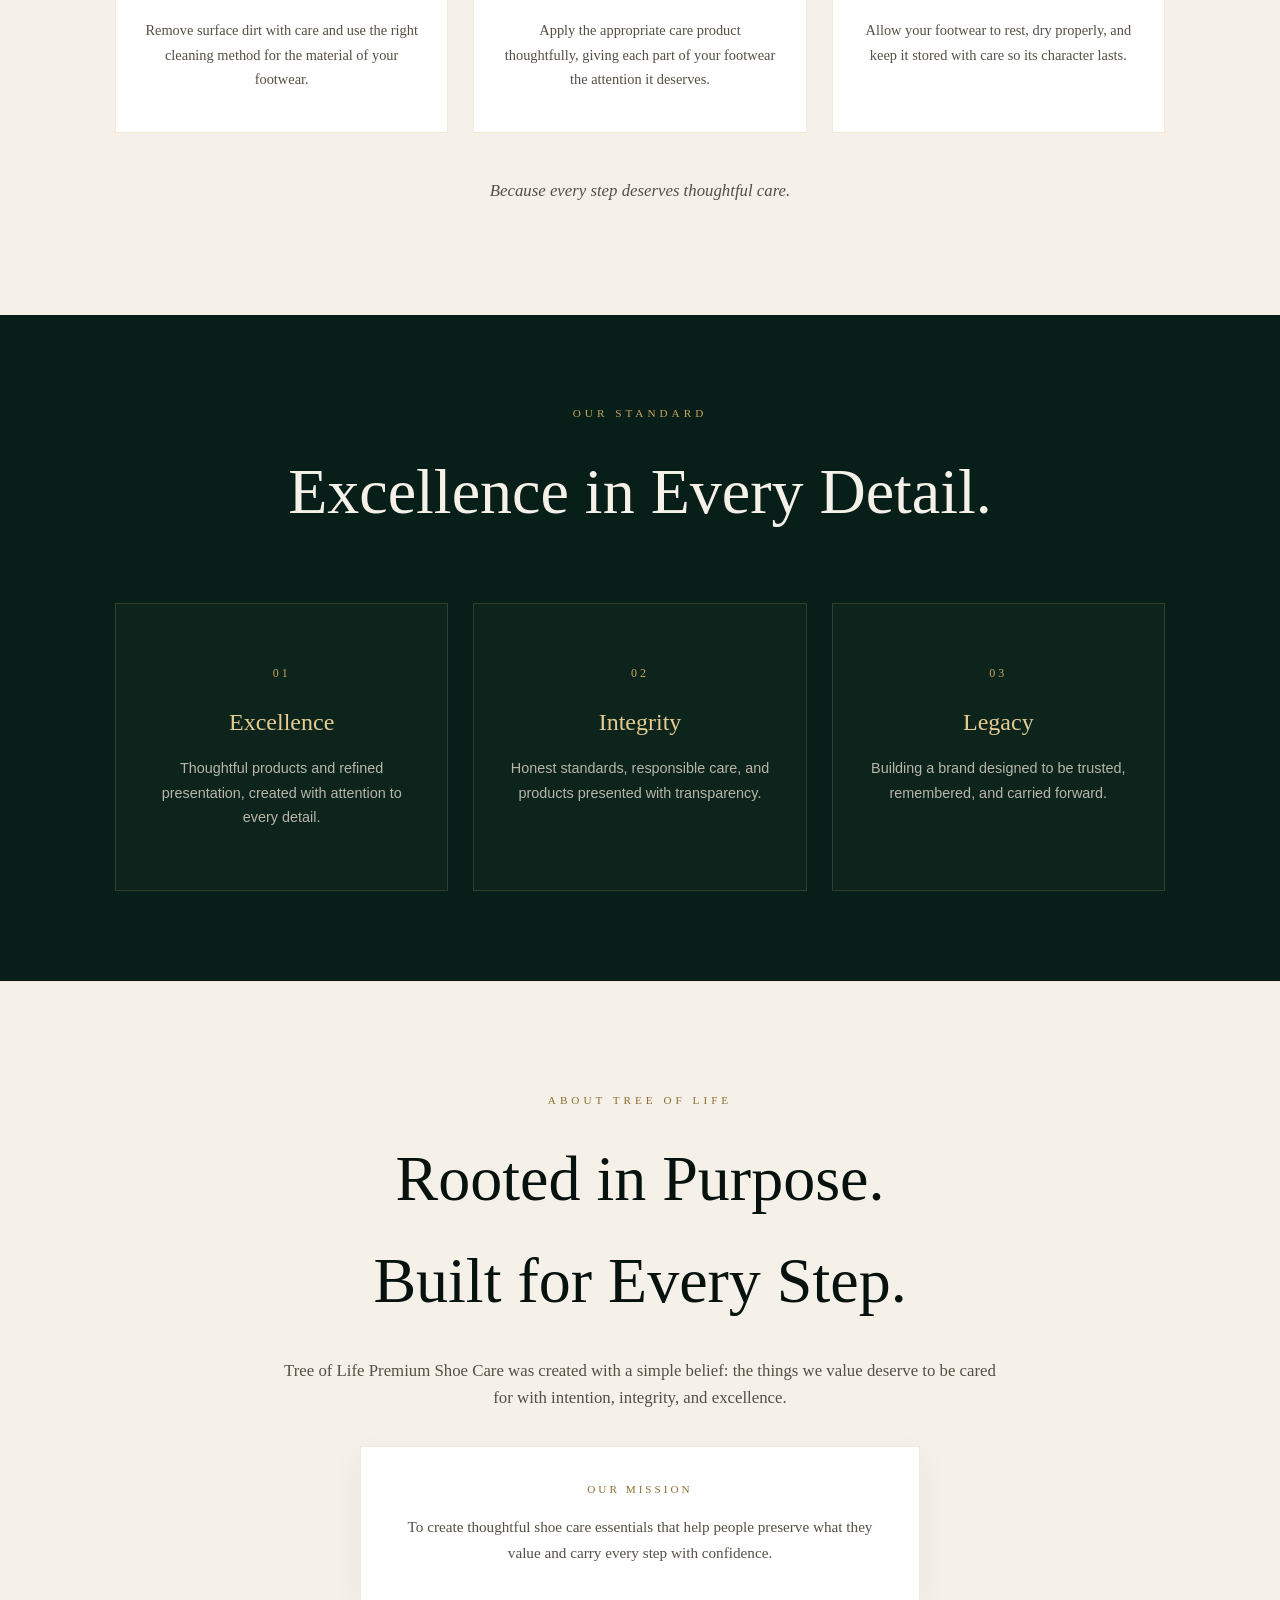
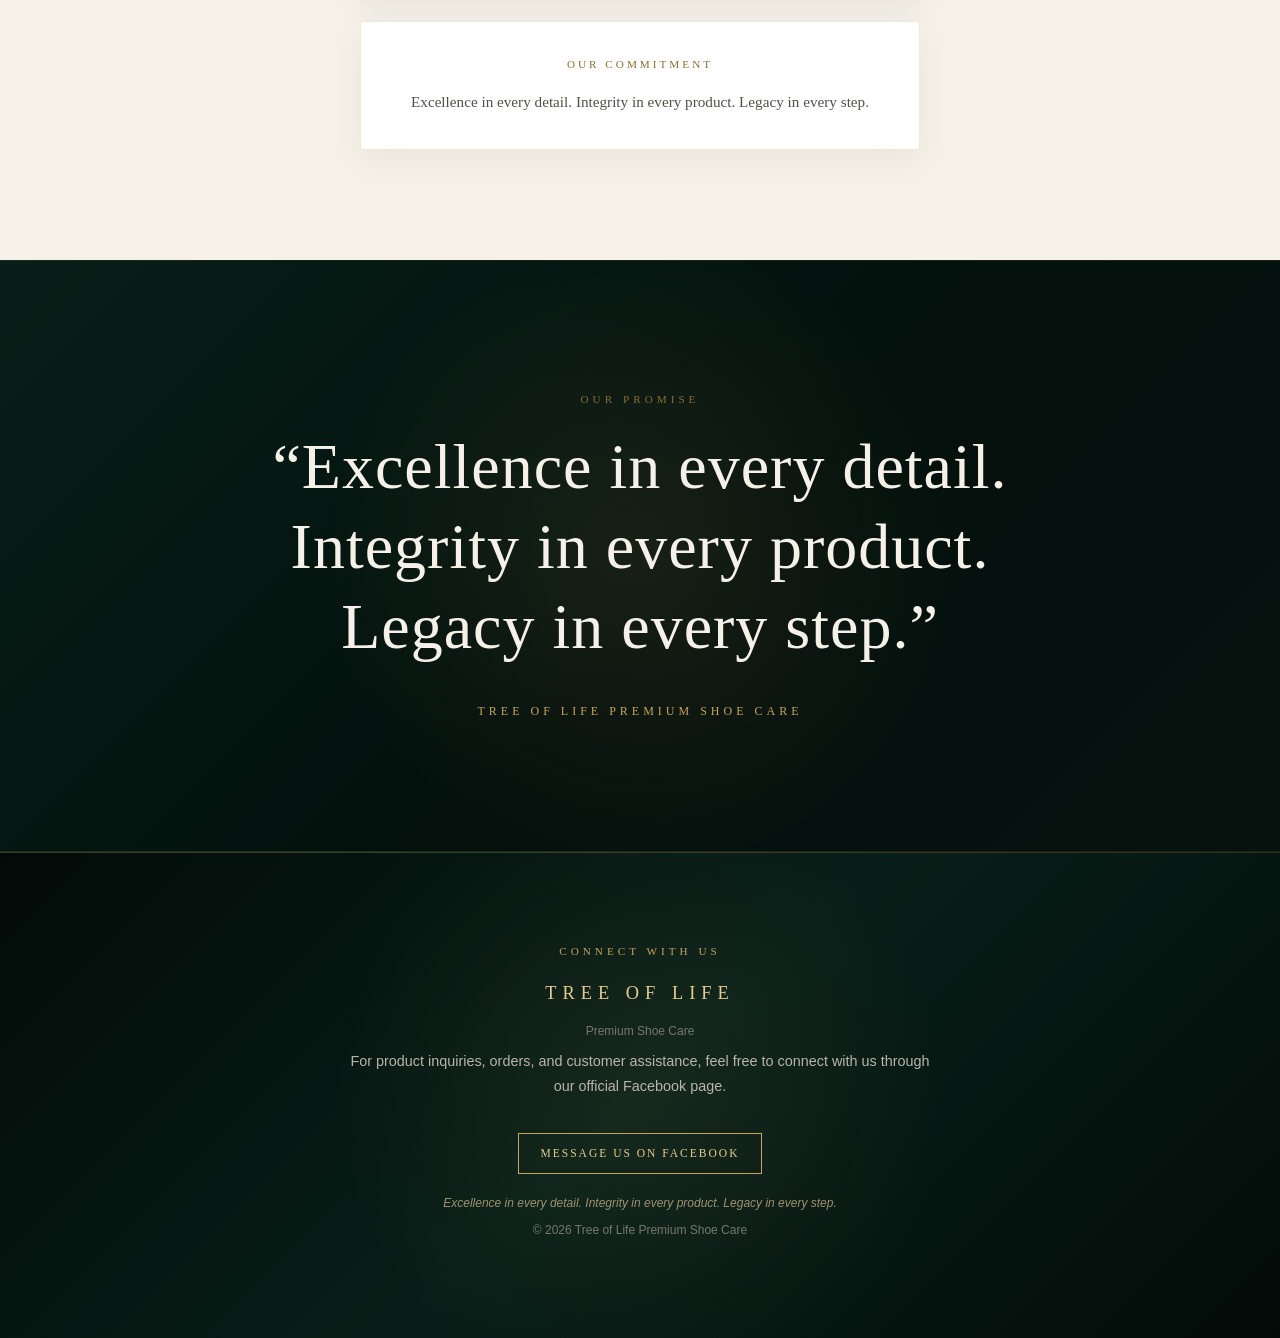
==== commit 5ee2661d: "refine product inquiry spacing" ====
--- a/index.html
+++ b/index.html
@@ -247,7 +247,16 @@
 .products .section-text {
   margin-bottom: 0;
 }
-
+.products-cta {
+  margin-top: 45px;
+  text-align: center;
+}
+
+.products-cta p {
+  color: #554f45;
+  font-size: 0.95rem;
+  margin-bottom: 18px;
+}
 /* PRODUCT SHOWCASE */
 
 .product-grid {
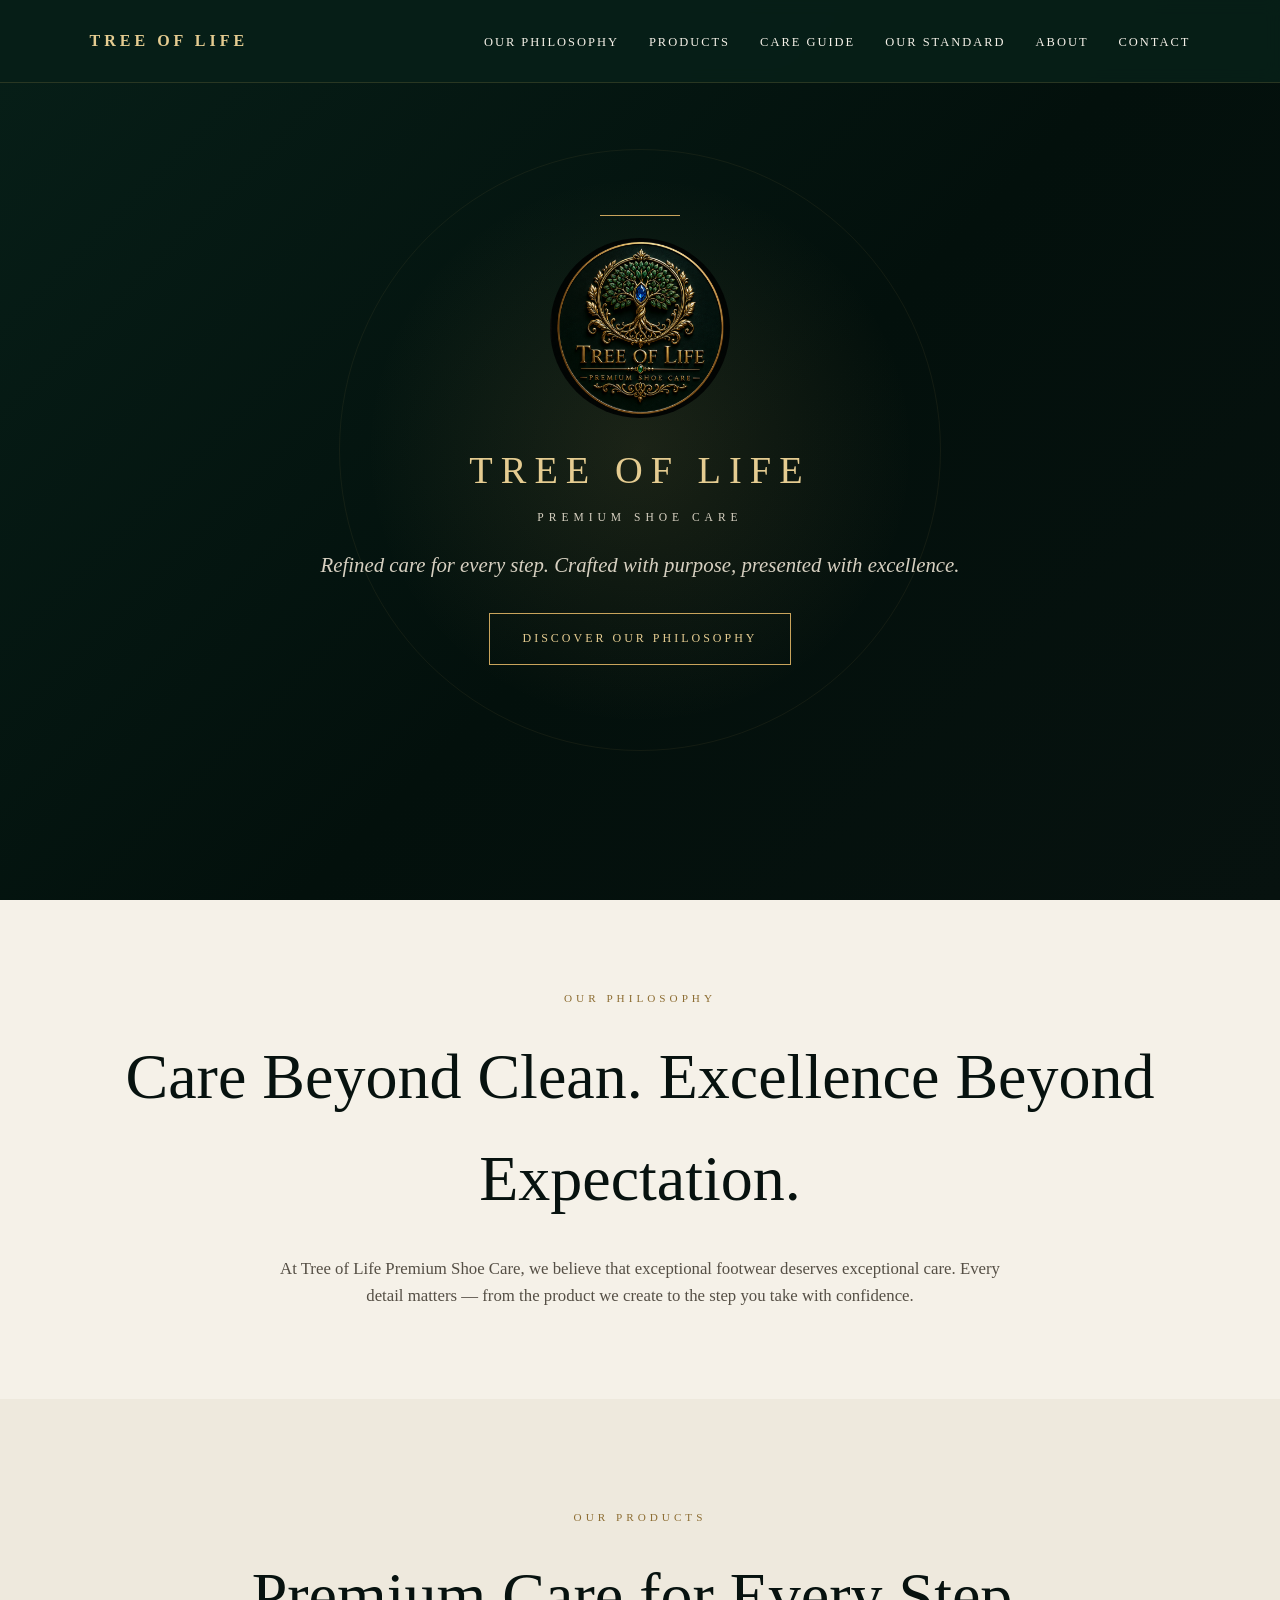
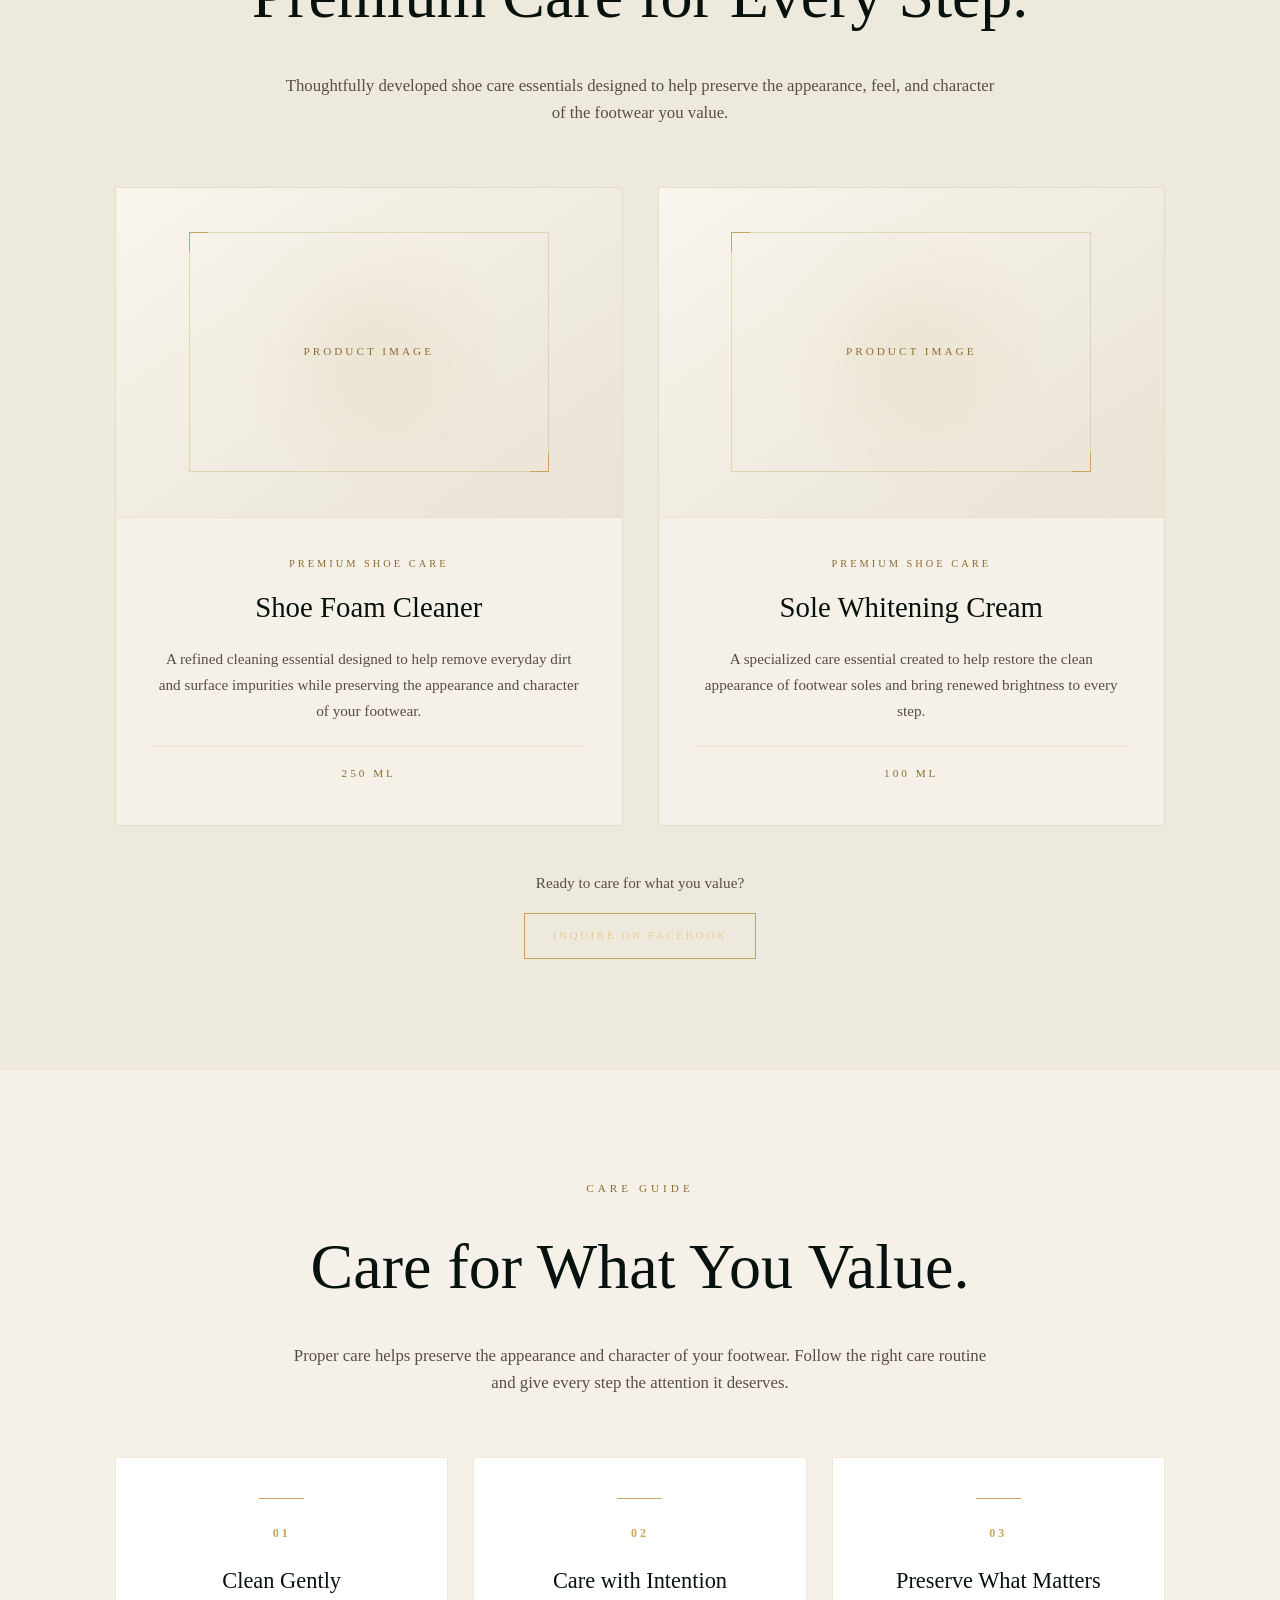
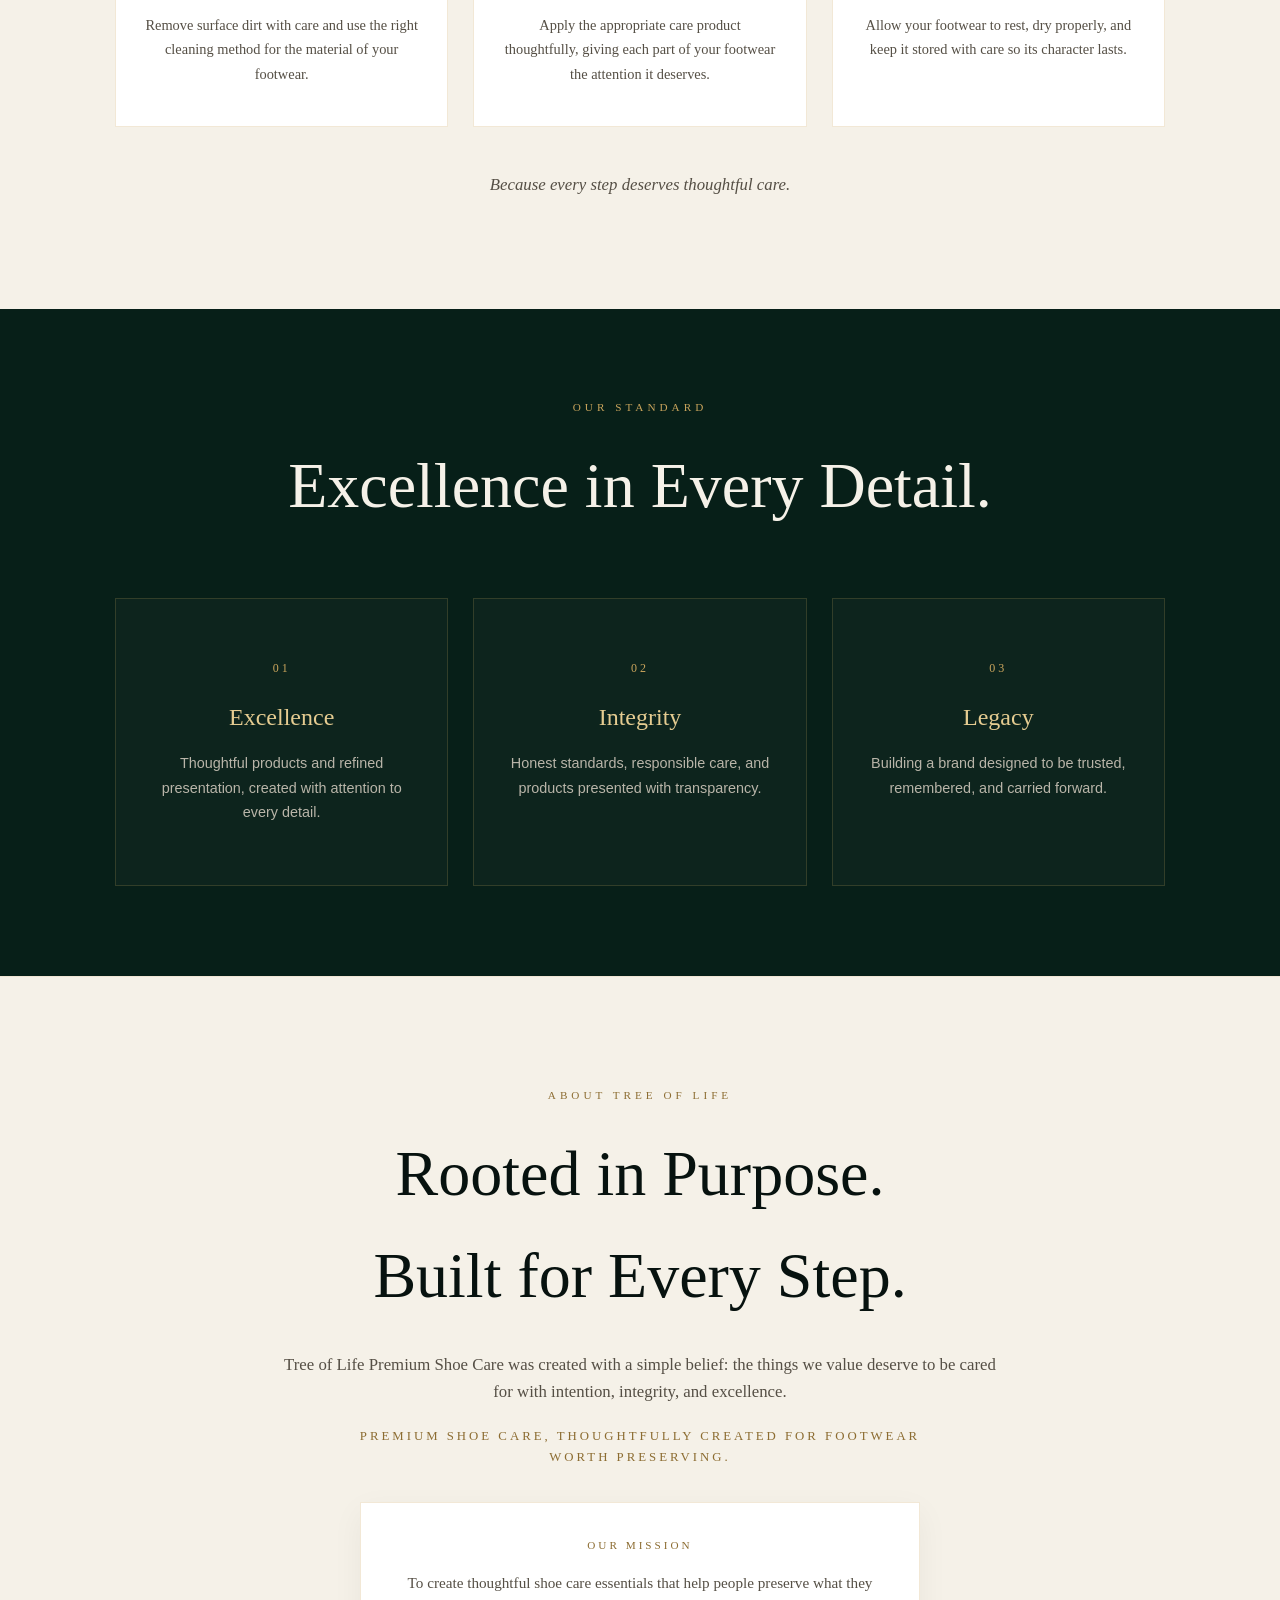
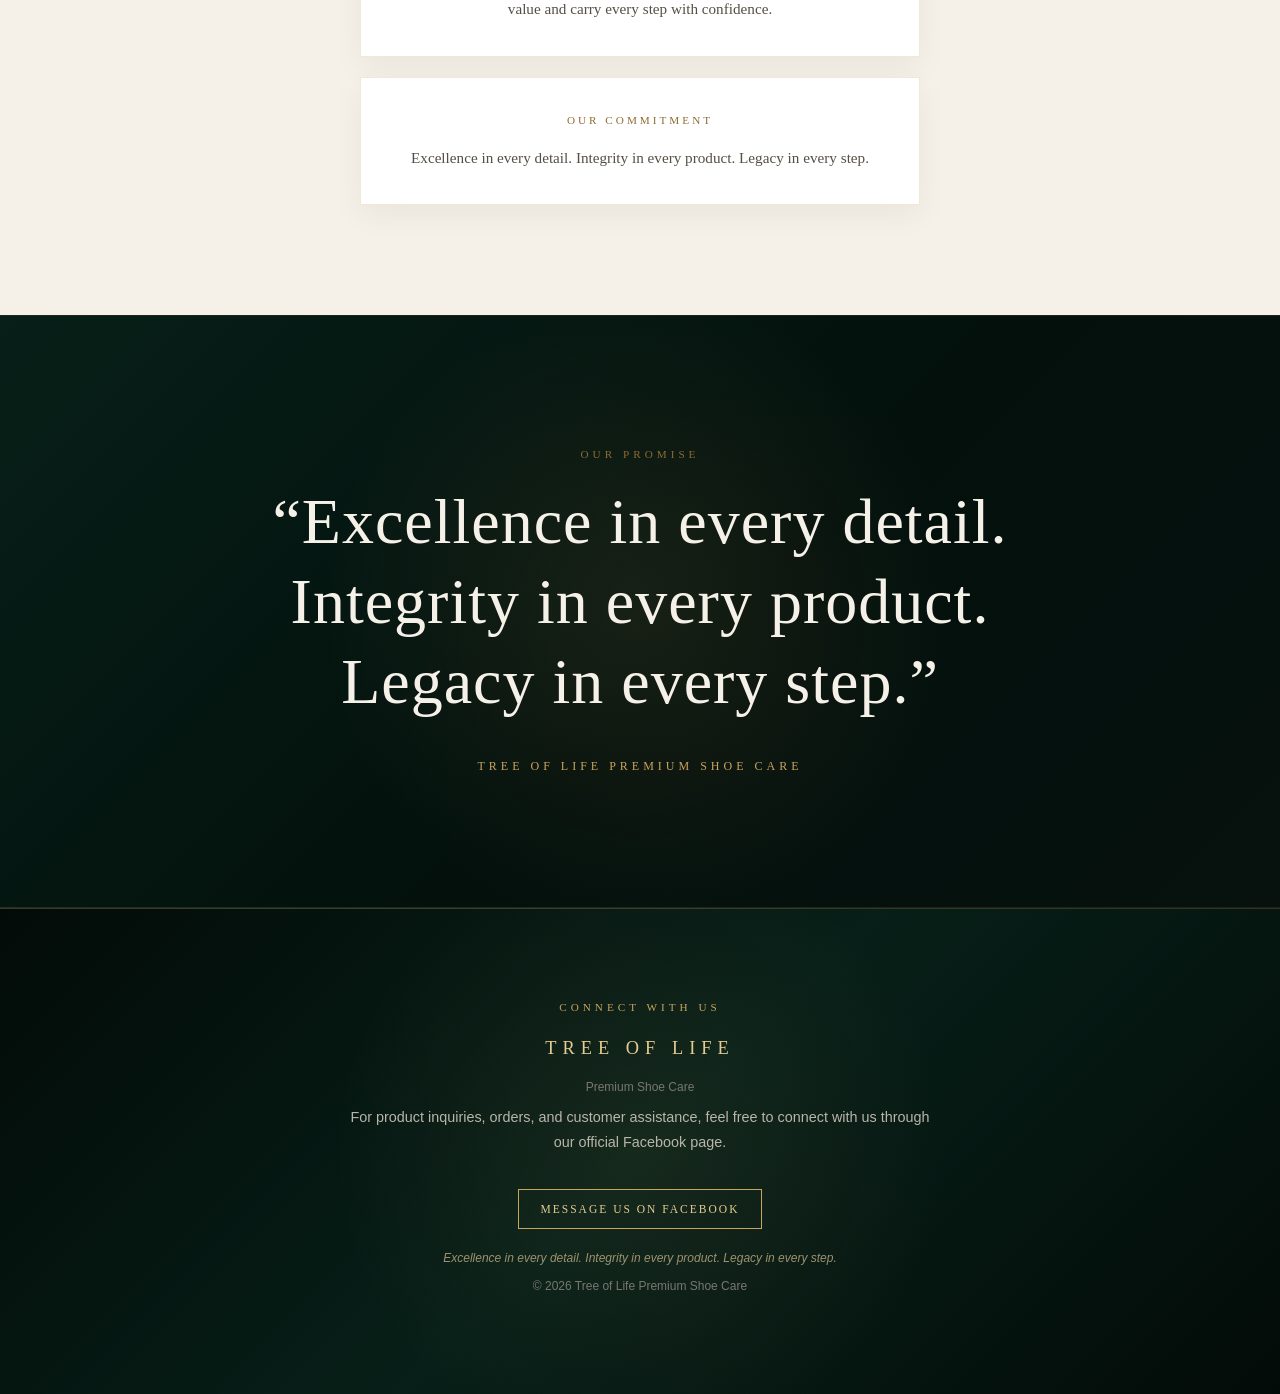
==== commit eb6df3d3: "style brand positioning statement" ====
--- a/index.html
+++ b/index.html
@@ -257,6 +257,11 @@
   font-size: 0.95rem;
   margin-bottom: 18px;
 }
+    .products-cta .cta {
+  padding: 13px 28px;
+  font-size: 0.7rem;
+  letter-spacing: 2.5px;
+}
 /* PRODUCT SHOWCASE */
 
 .product-grid {
@@ -383,7 +388,9 @@
   min-height: 300px;
   padding: 20px;
 }
-
+.products-cta {
+  margin-top: 35px;
+}
 .product-image-frame {
   width: 88%;
   min-height: 240px;
@@ -430,6 +437,14 @@
 }
 .about .section-text {
   margin-bottom: 20px;
+}
+    .about-positioning {
+  max-width: 620px;
+  margin: 0 auto 35px;
+  color: #8c6c31;
+  font-size: 0.8rem;
+  letter-spacing: 3px;
+  text-transform: uppercase;
 }
 .about-highlight p {
   max-width: 600px;
@@ -985,6 +1000,10 @@
     belief: the things we value deserve to be cared for with
     intention, integrity, and excellence.
   </p>
+  <div class="about-positioning">
+  Premium shoe care, thoughtfully created for
+  footwear worth preserving.
+</div>
     <div class="about-highlight">
 
     <div class="about-highlight-title">Our Mission</div>
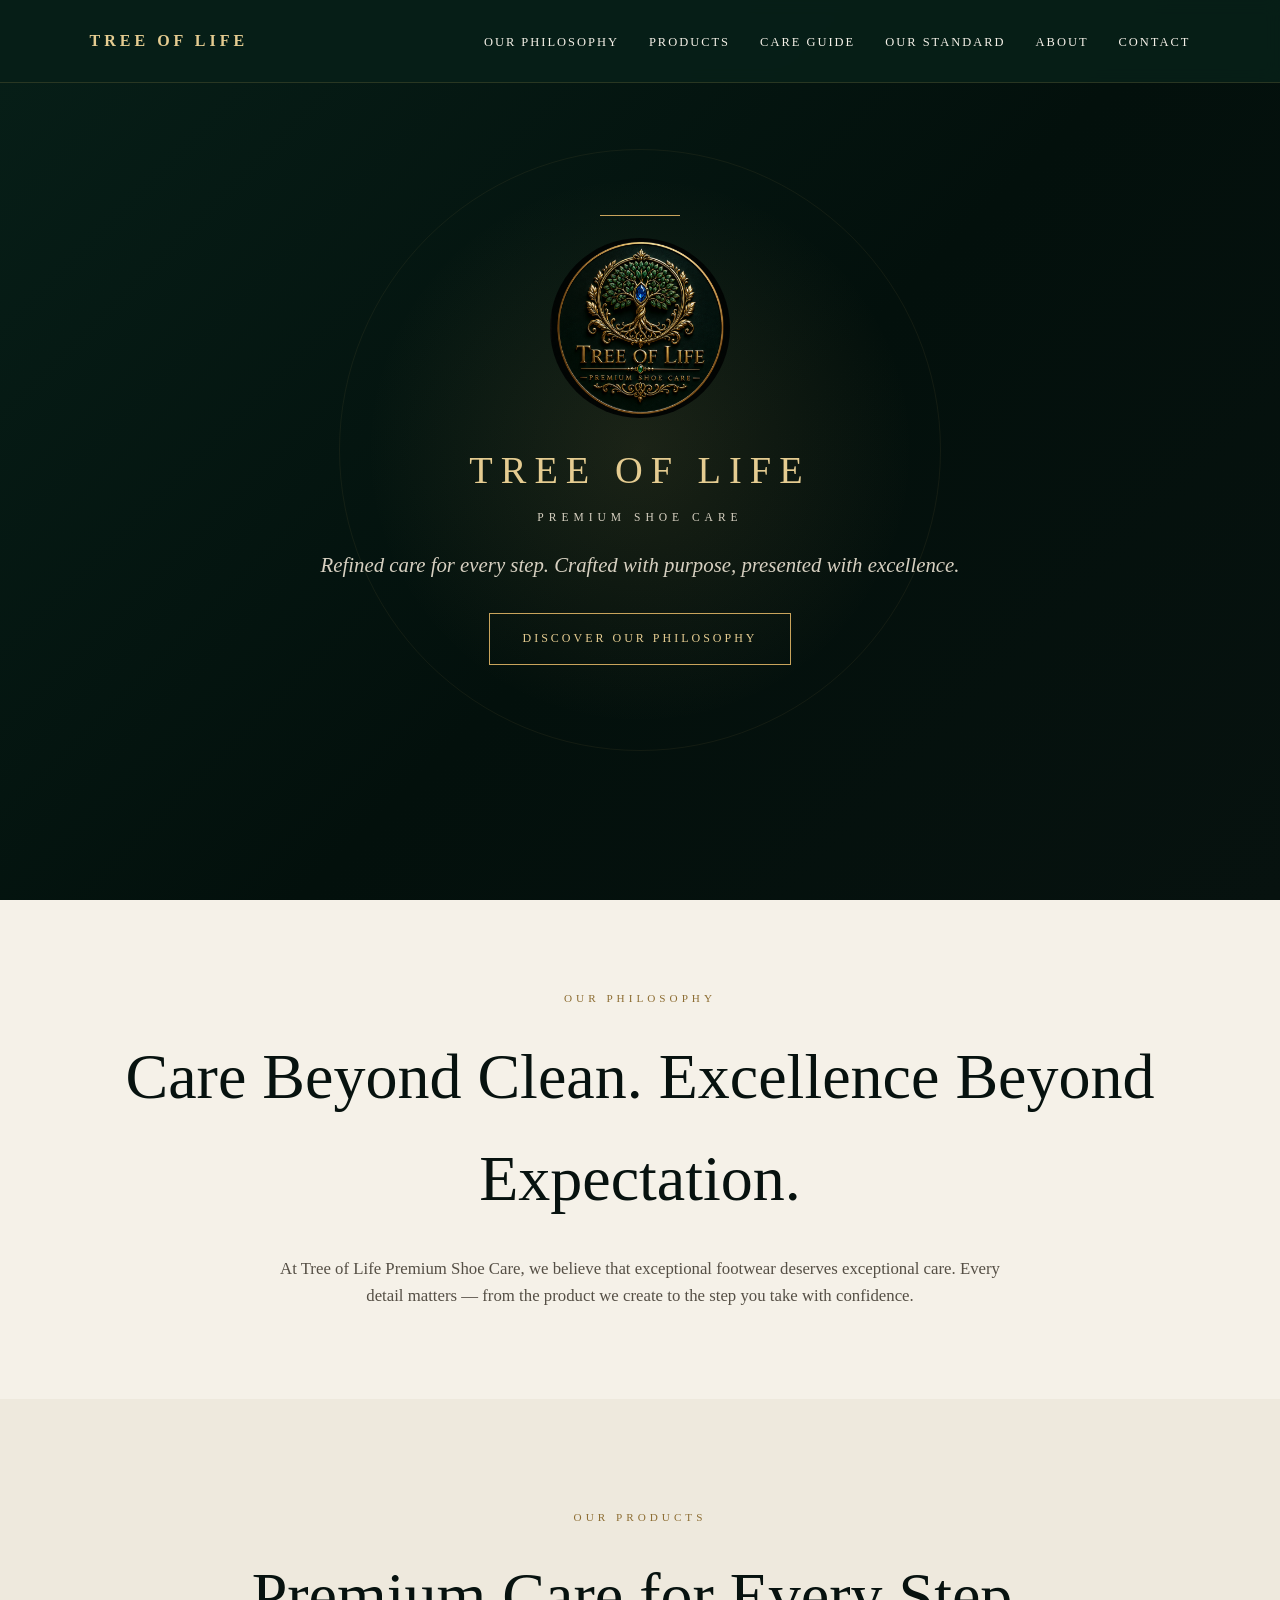
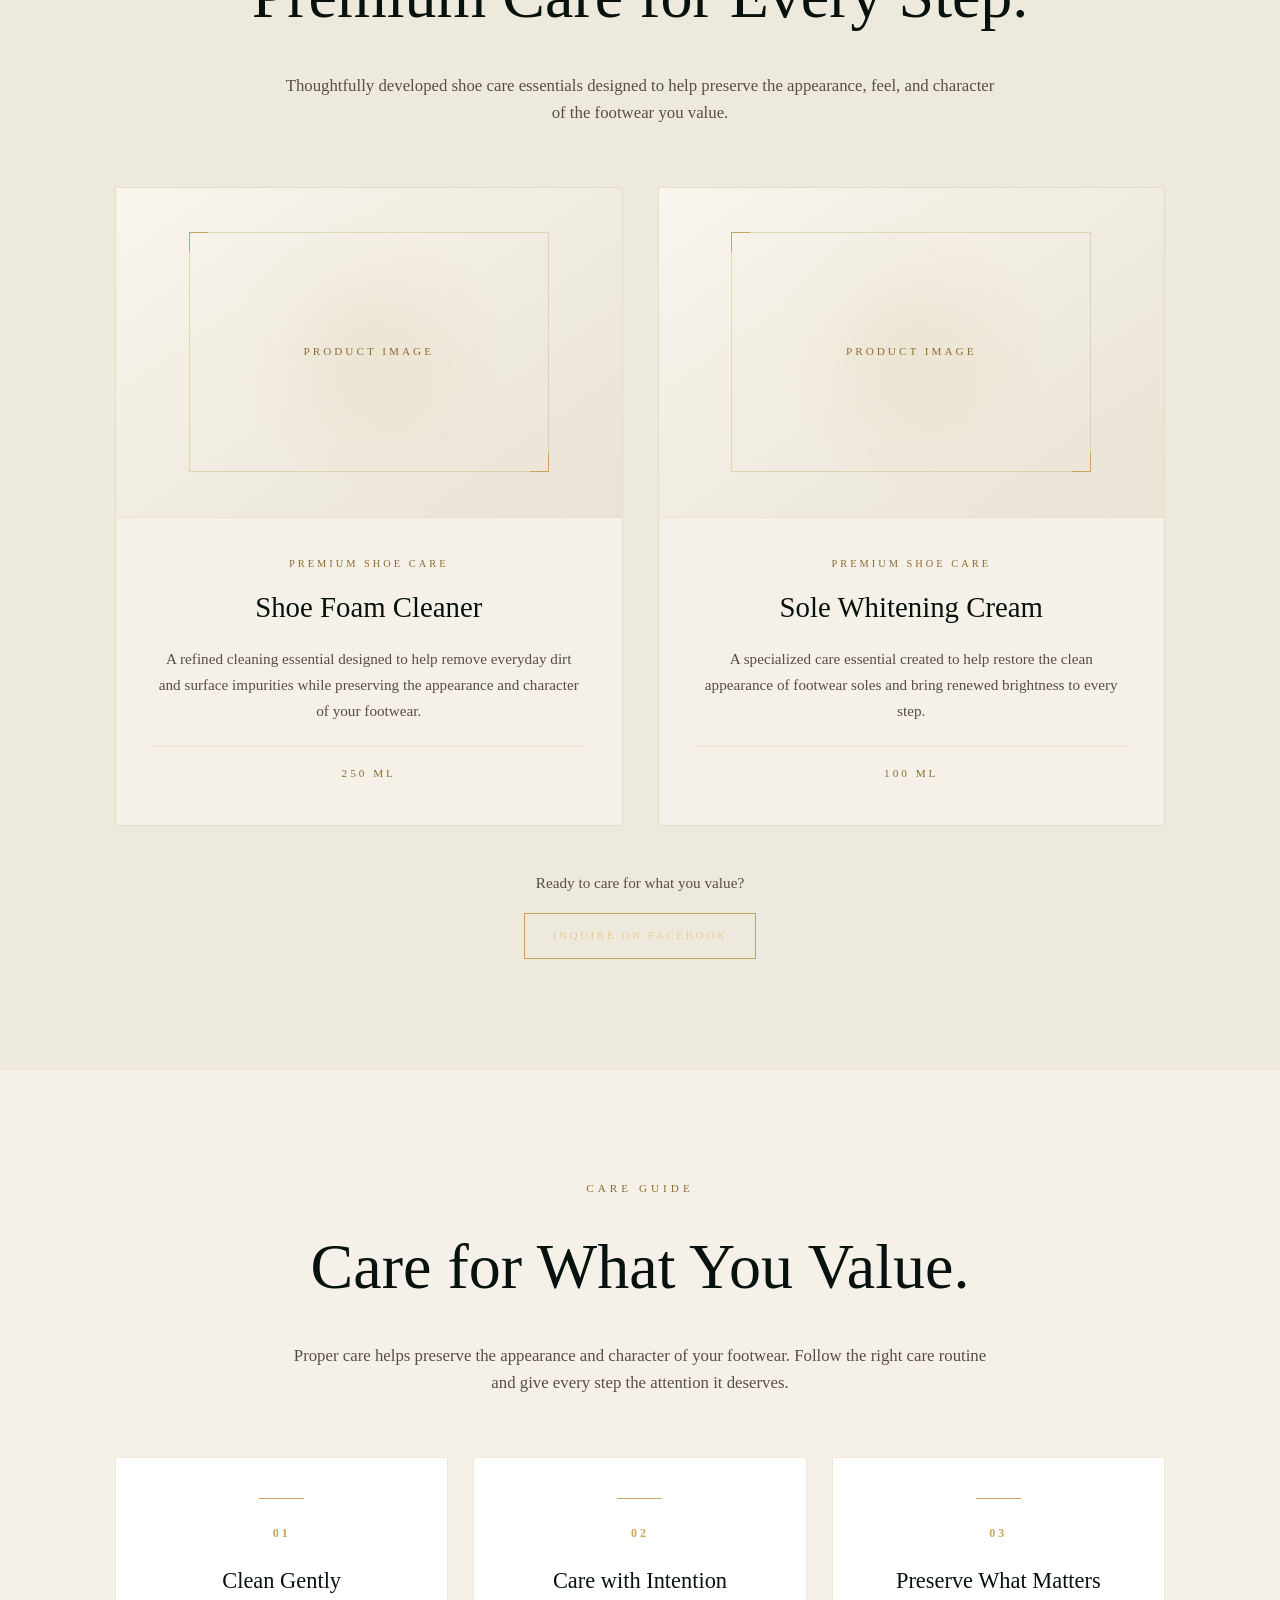
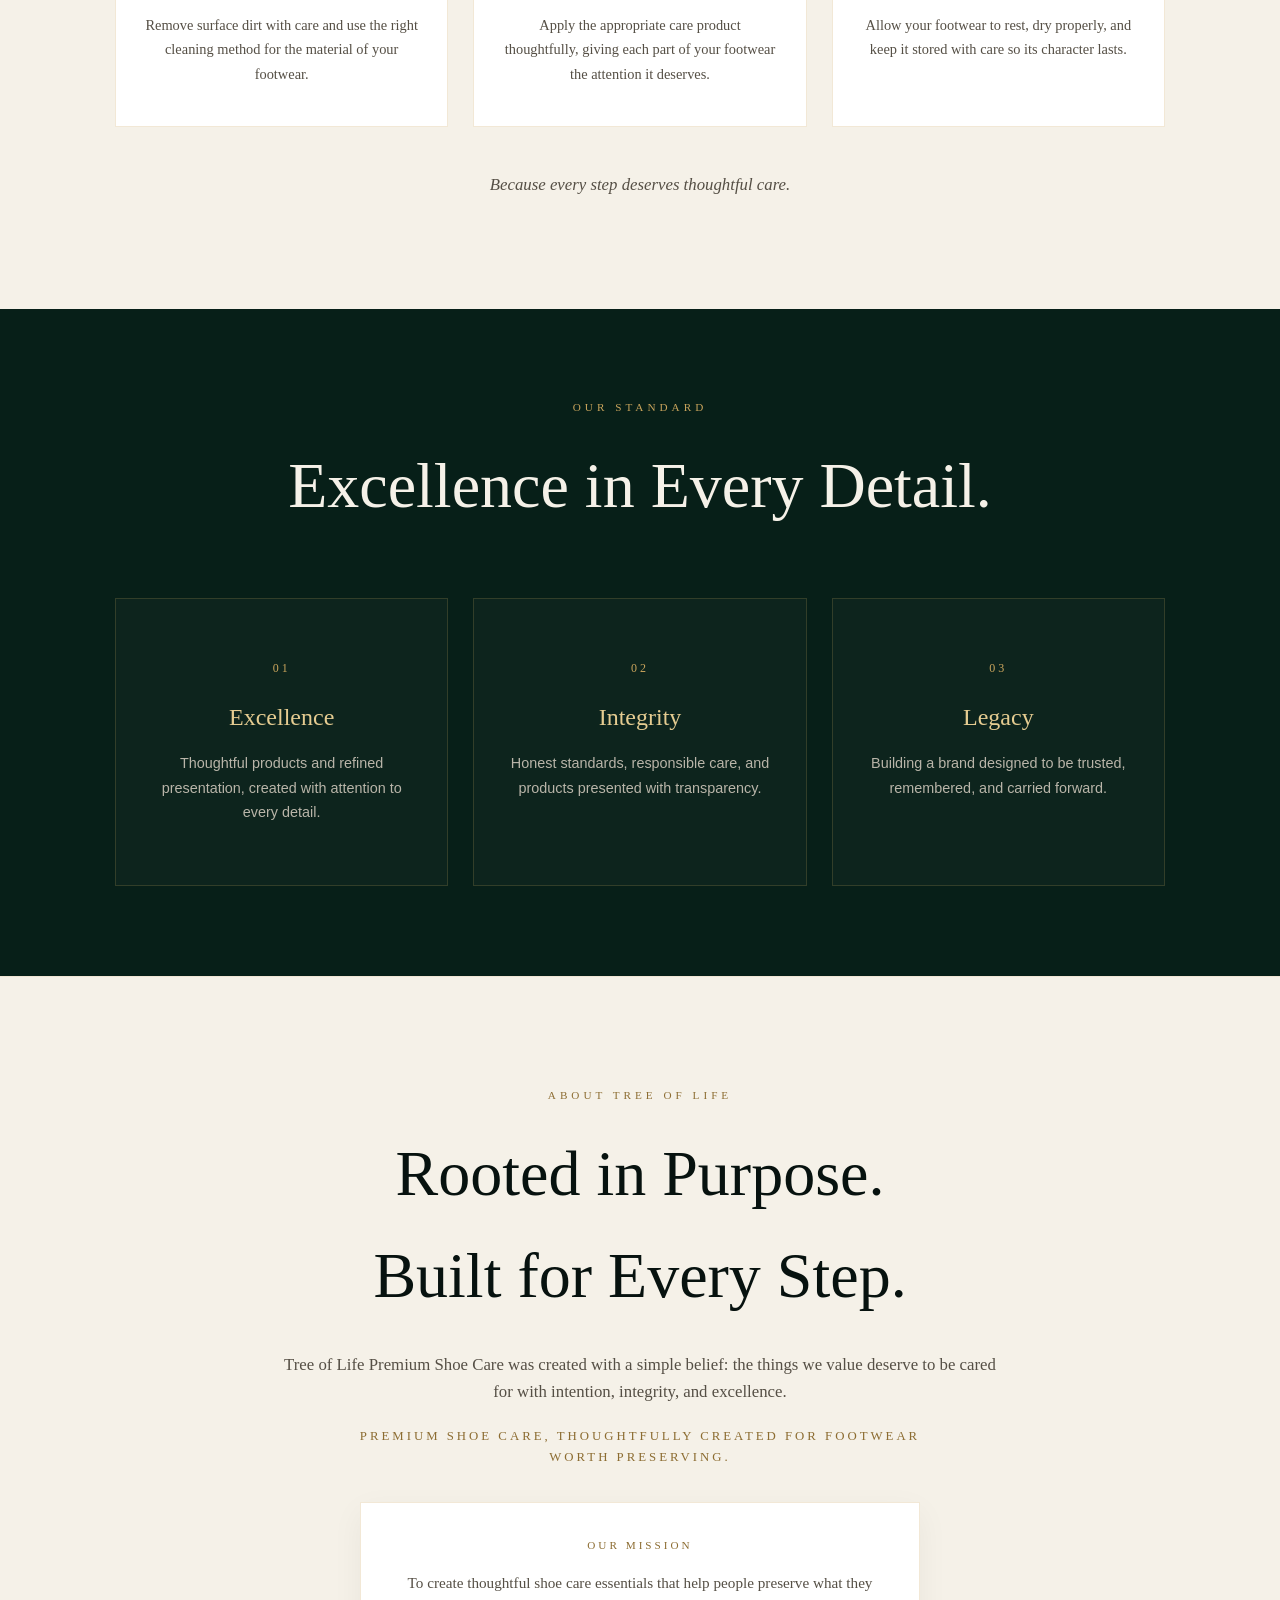
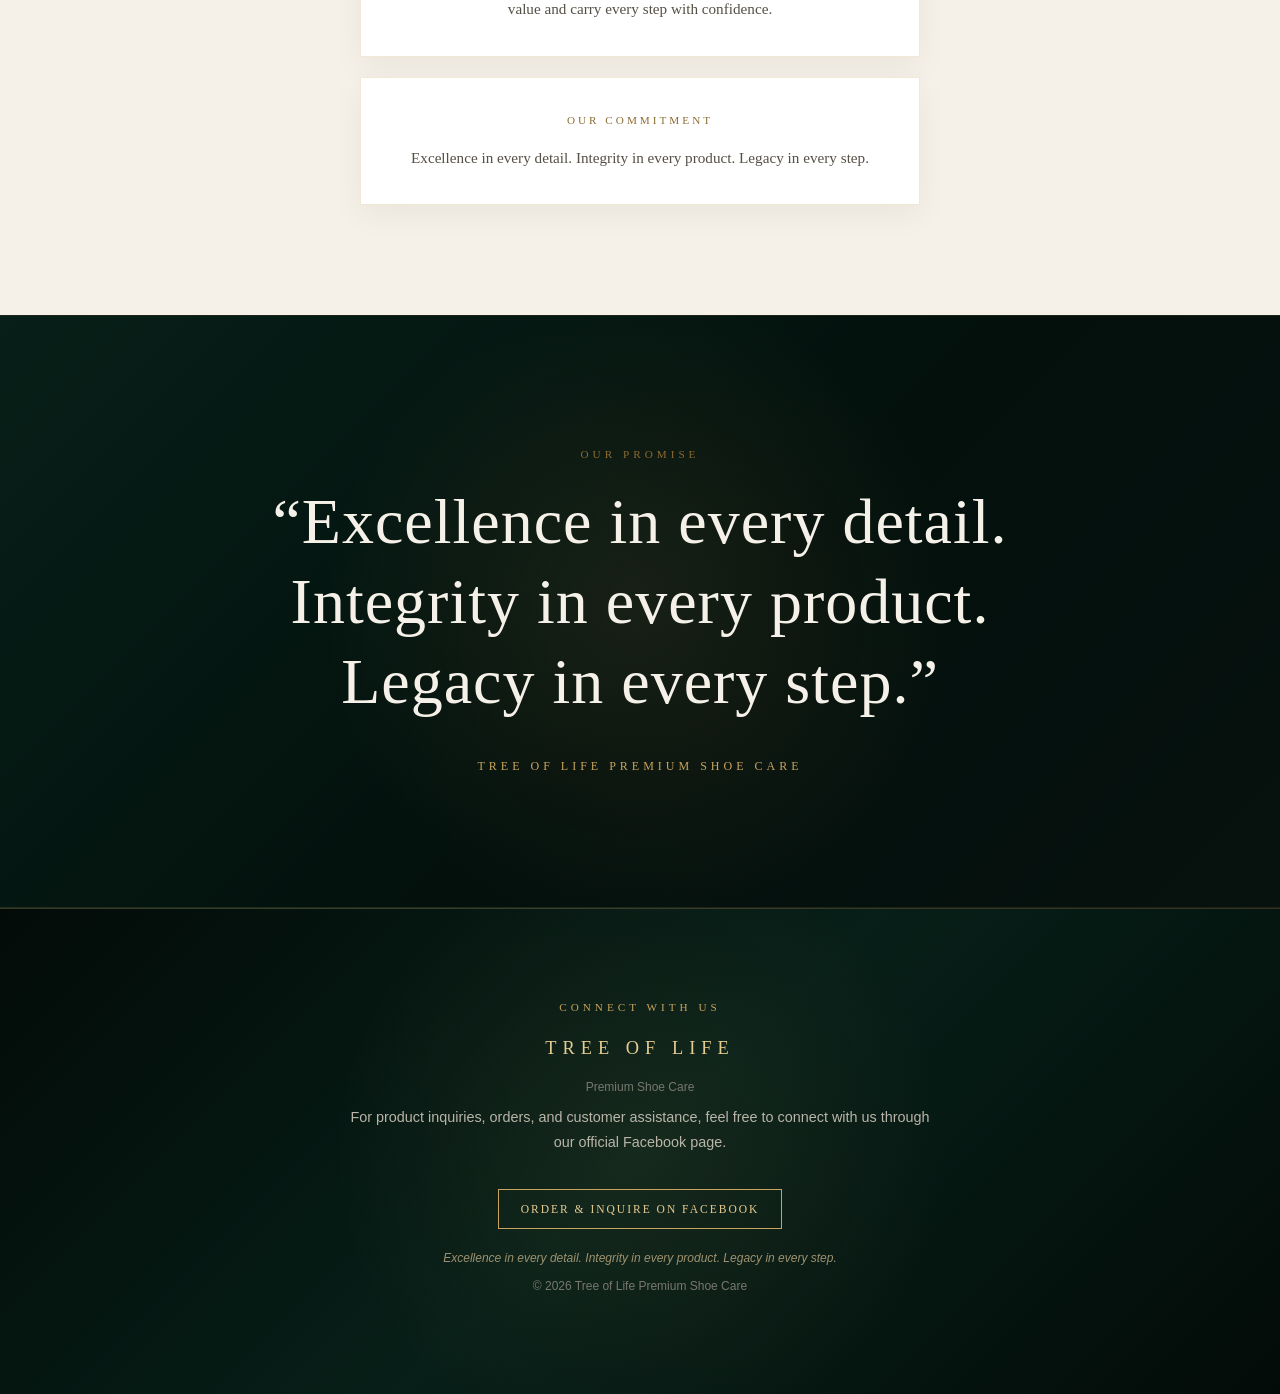
==== commit ff3a06da: "clarify facebook order and inquiry call to action" ====
--- a/index.html
+++ b/index.html
@@ -1052,7 +1052,7 @@
   feel free to connect with us through our official Facebook page.
 </p>
 <a href="https://www.facebook.com/TreeOfLifePremiumShoeCare" target="_blank" rel="noopener" class="footer-contact-link">
-  Message Us on Facebook
+  Order & Inquire on Facebook
 
 </a>
 
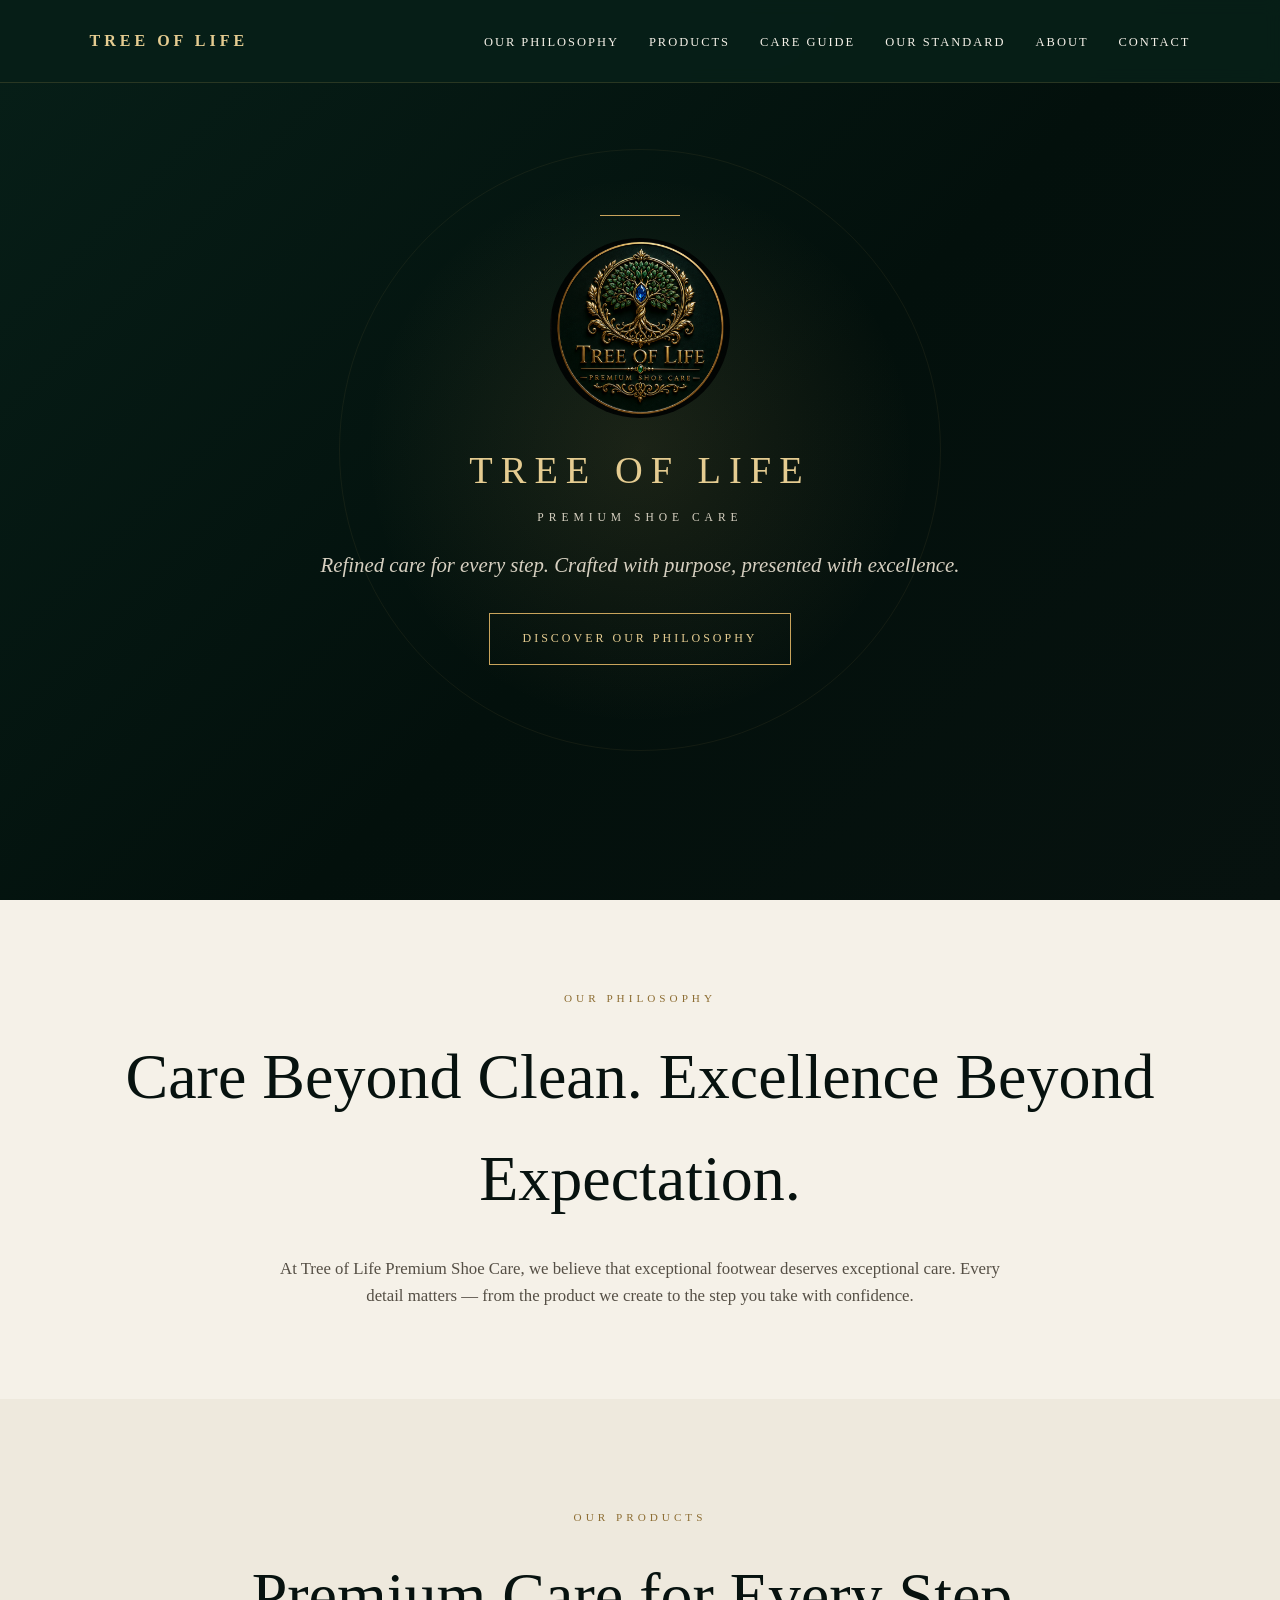
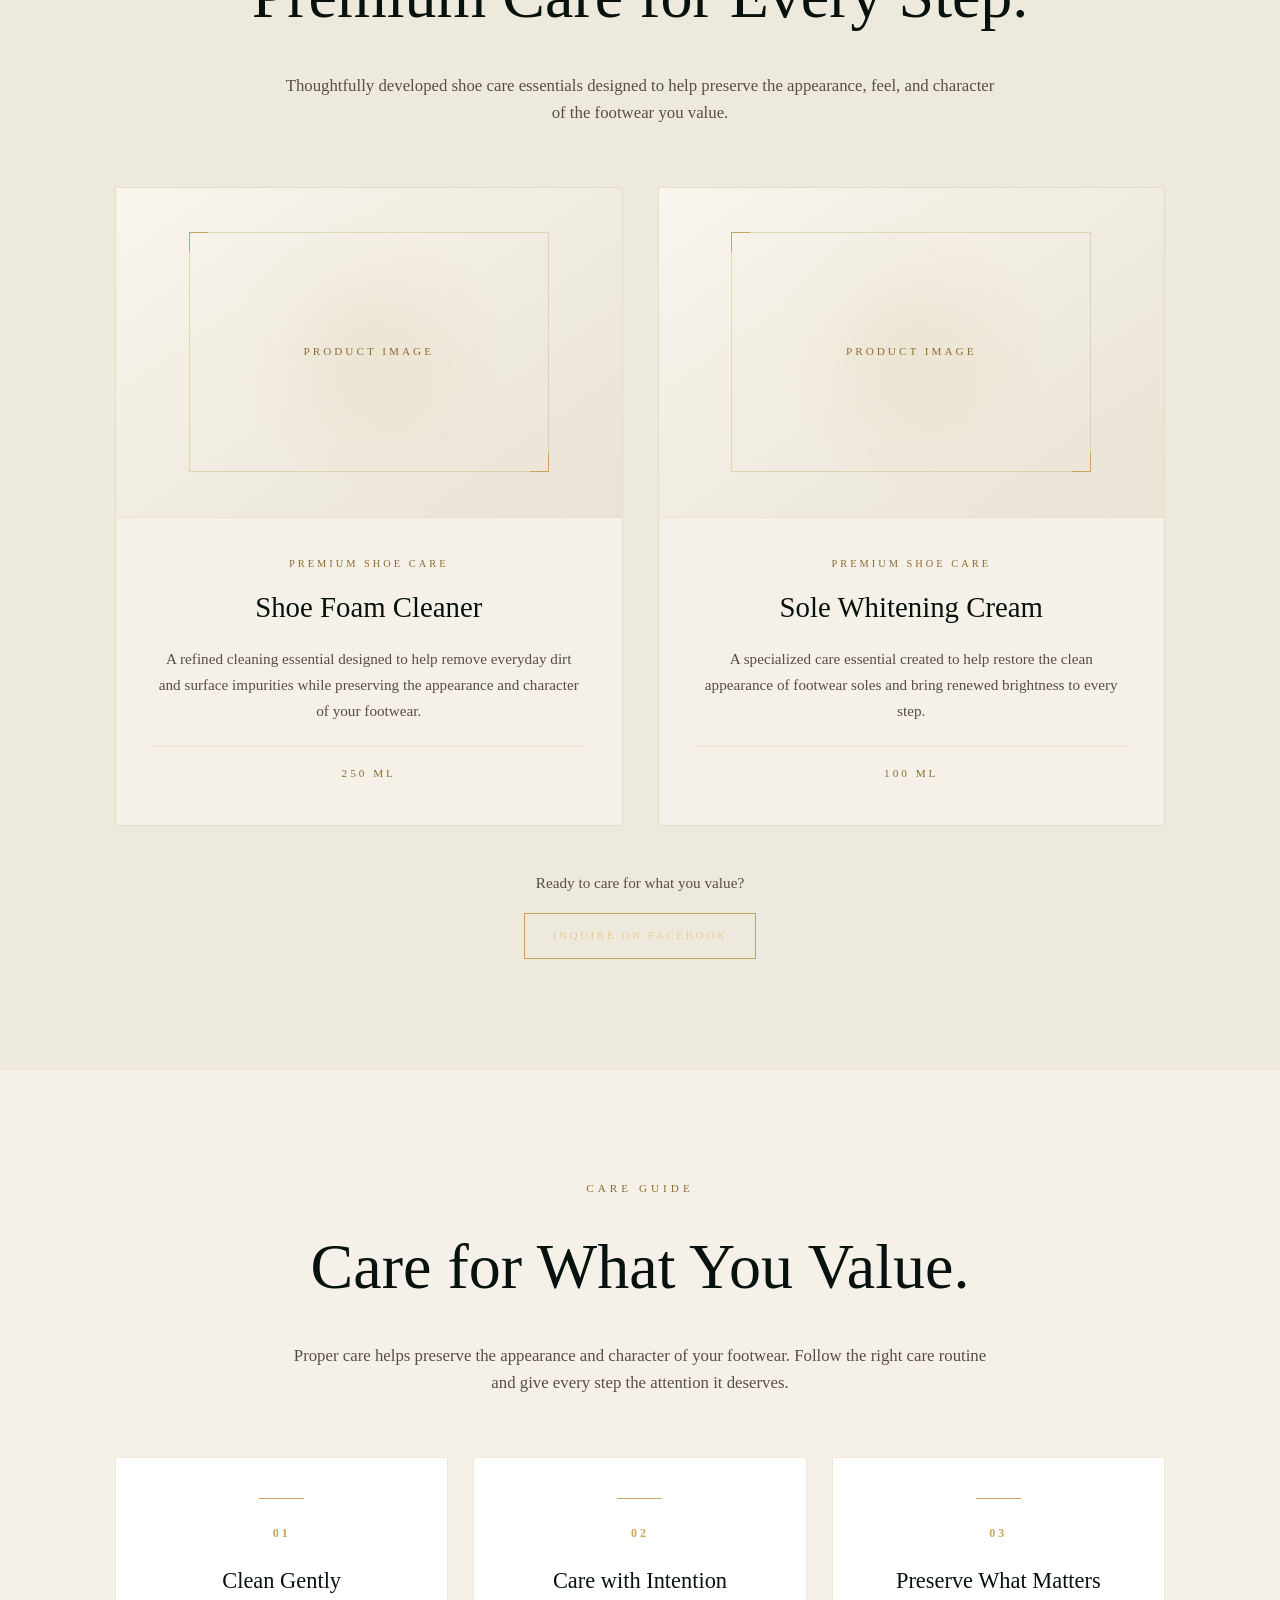
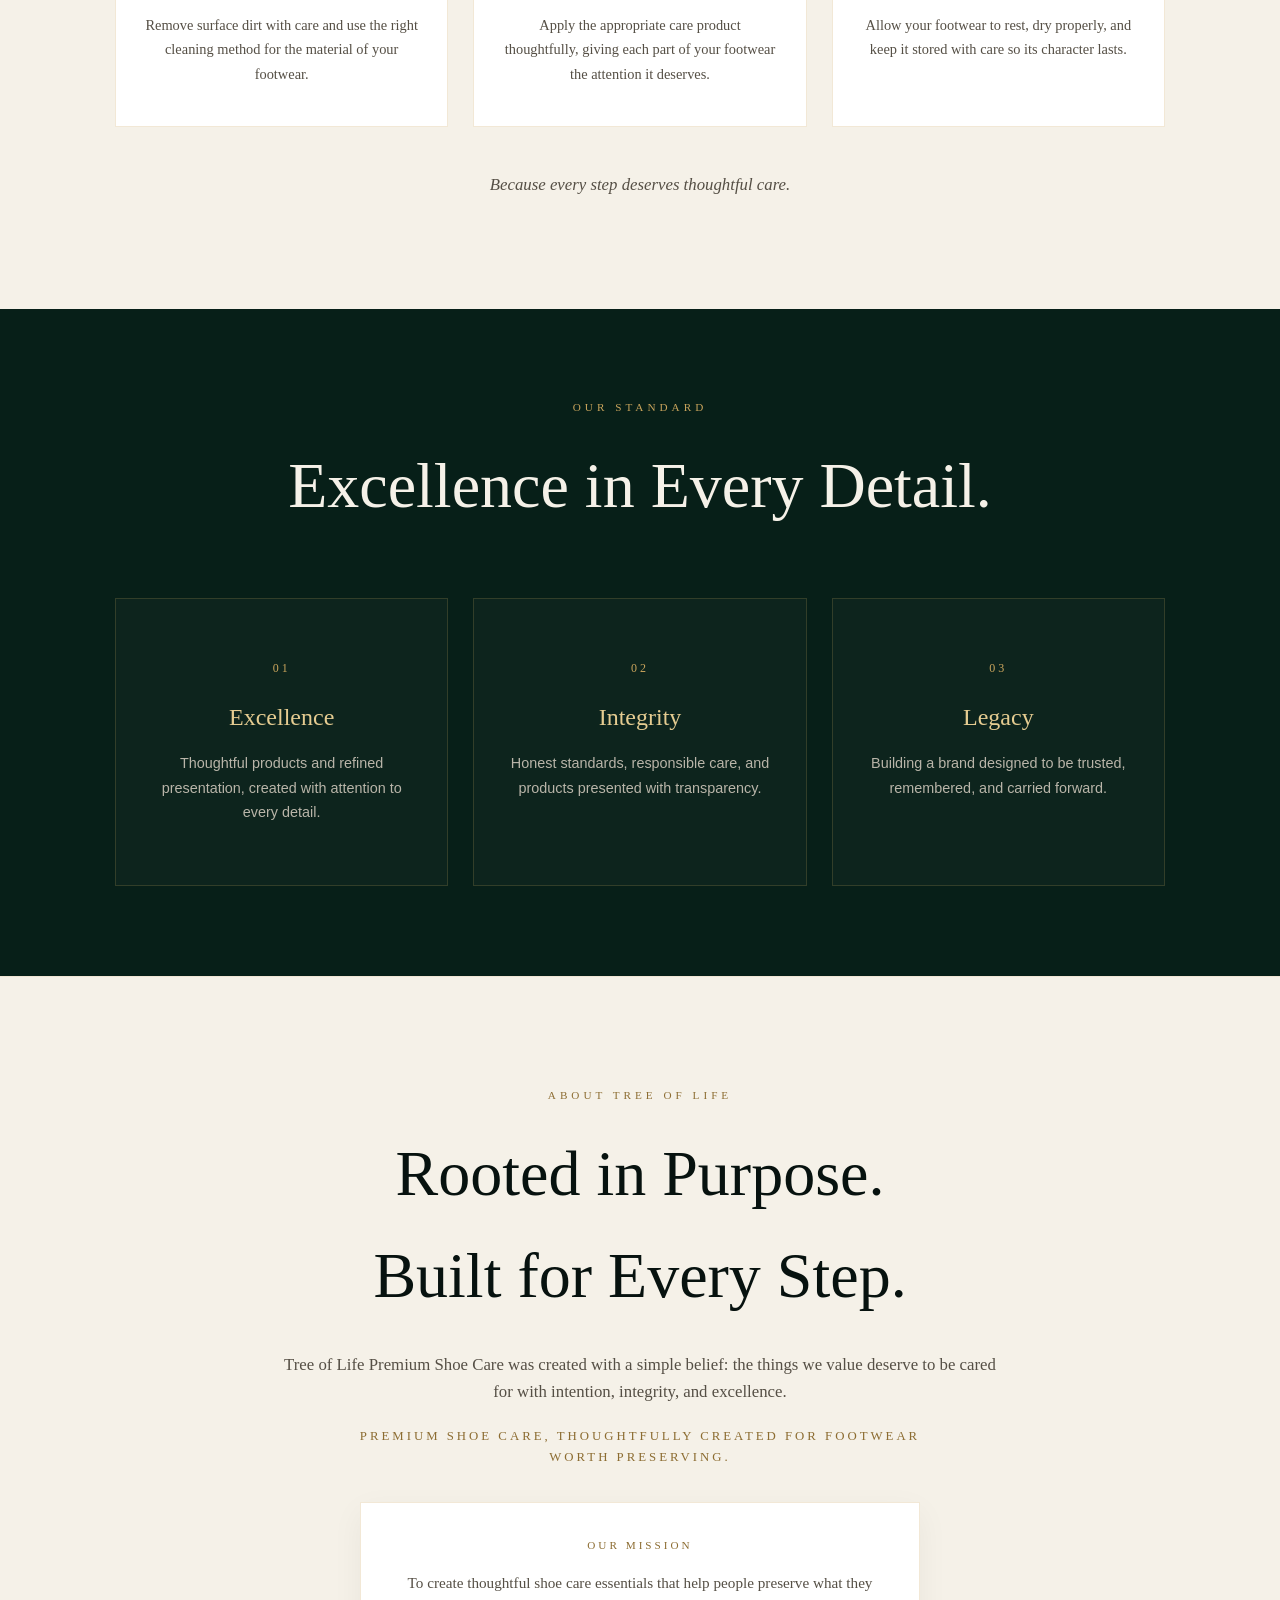
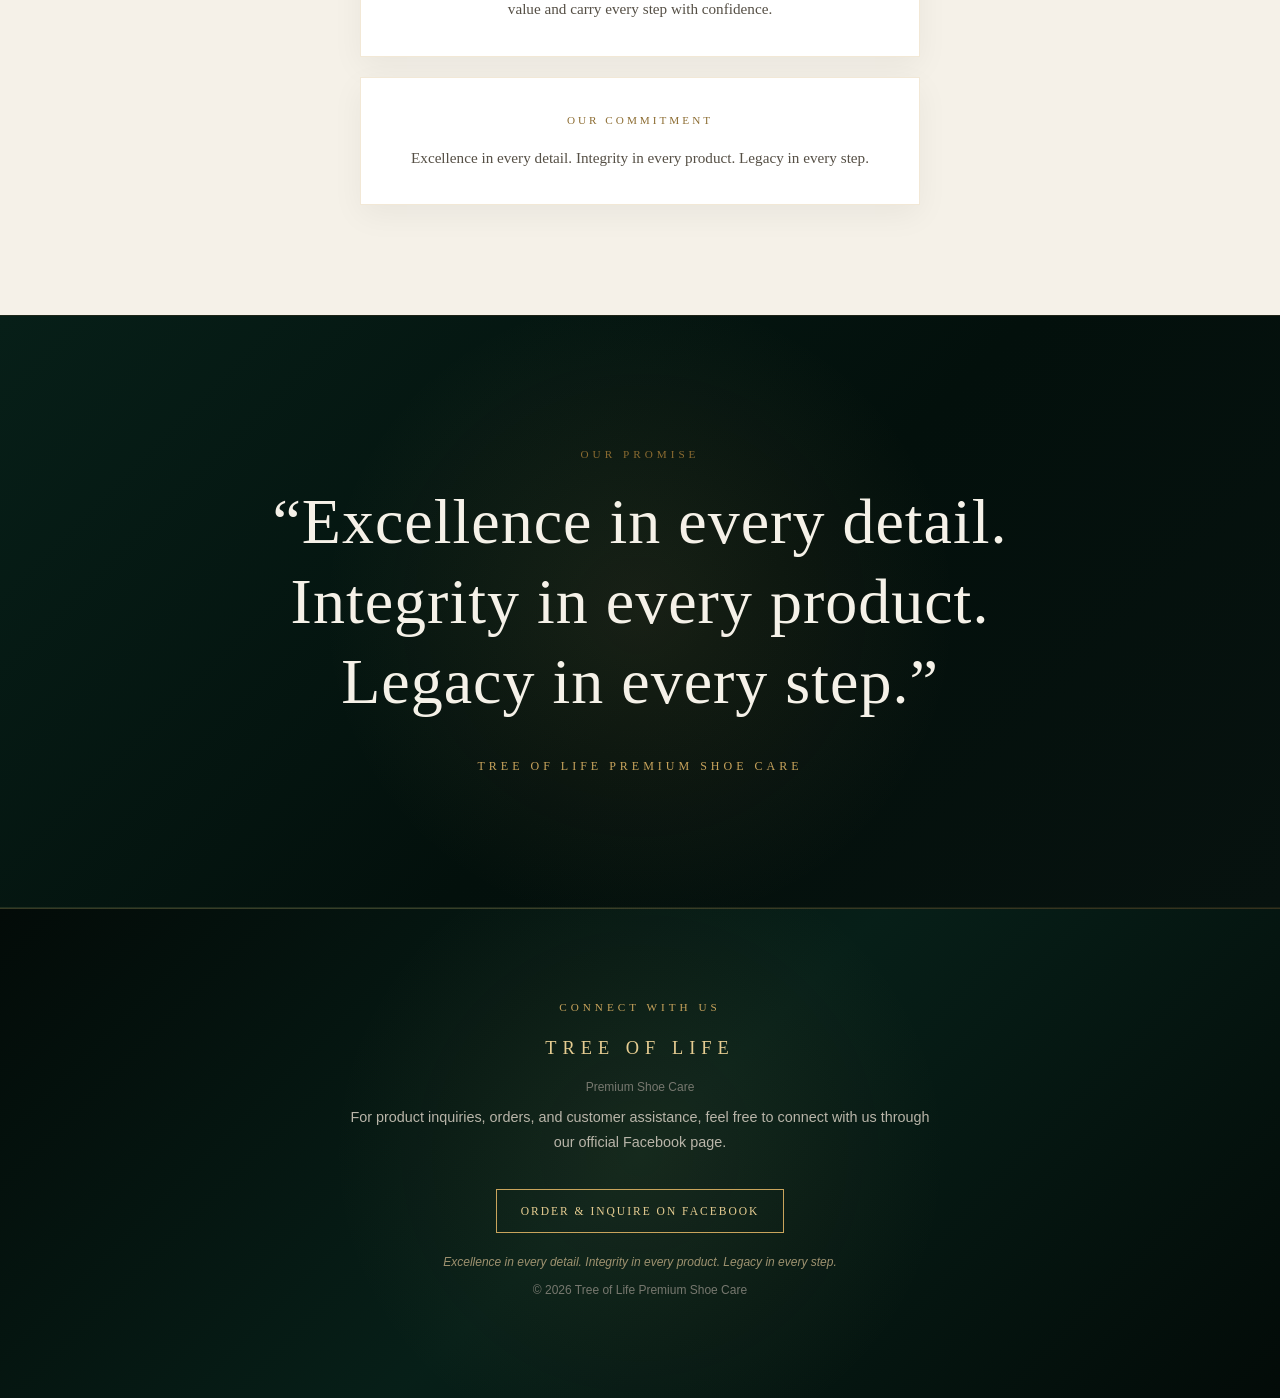
==== commit 3a3d7982: "refine contact button spacing" ====
--- a/index.html
+++ b/index.html
@@ -651,7 +651,7 @@
   color: var(--light-gold);
   text-decoration: none;
   border: 1px solid var(--gold);
-  padding: 10px 22px;
+  padding: 12px 24px;
   letter-spacing: 2px;
   text-transform: uppercase;
   font-size: 0.72rem;
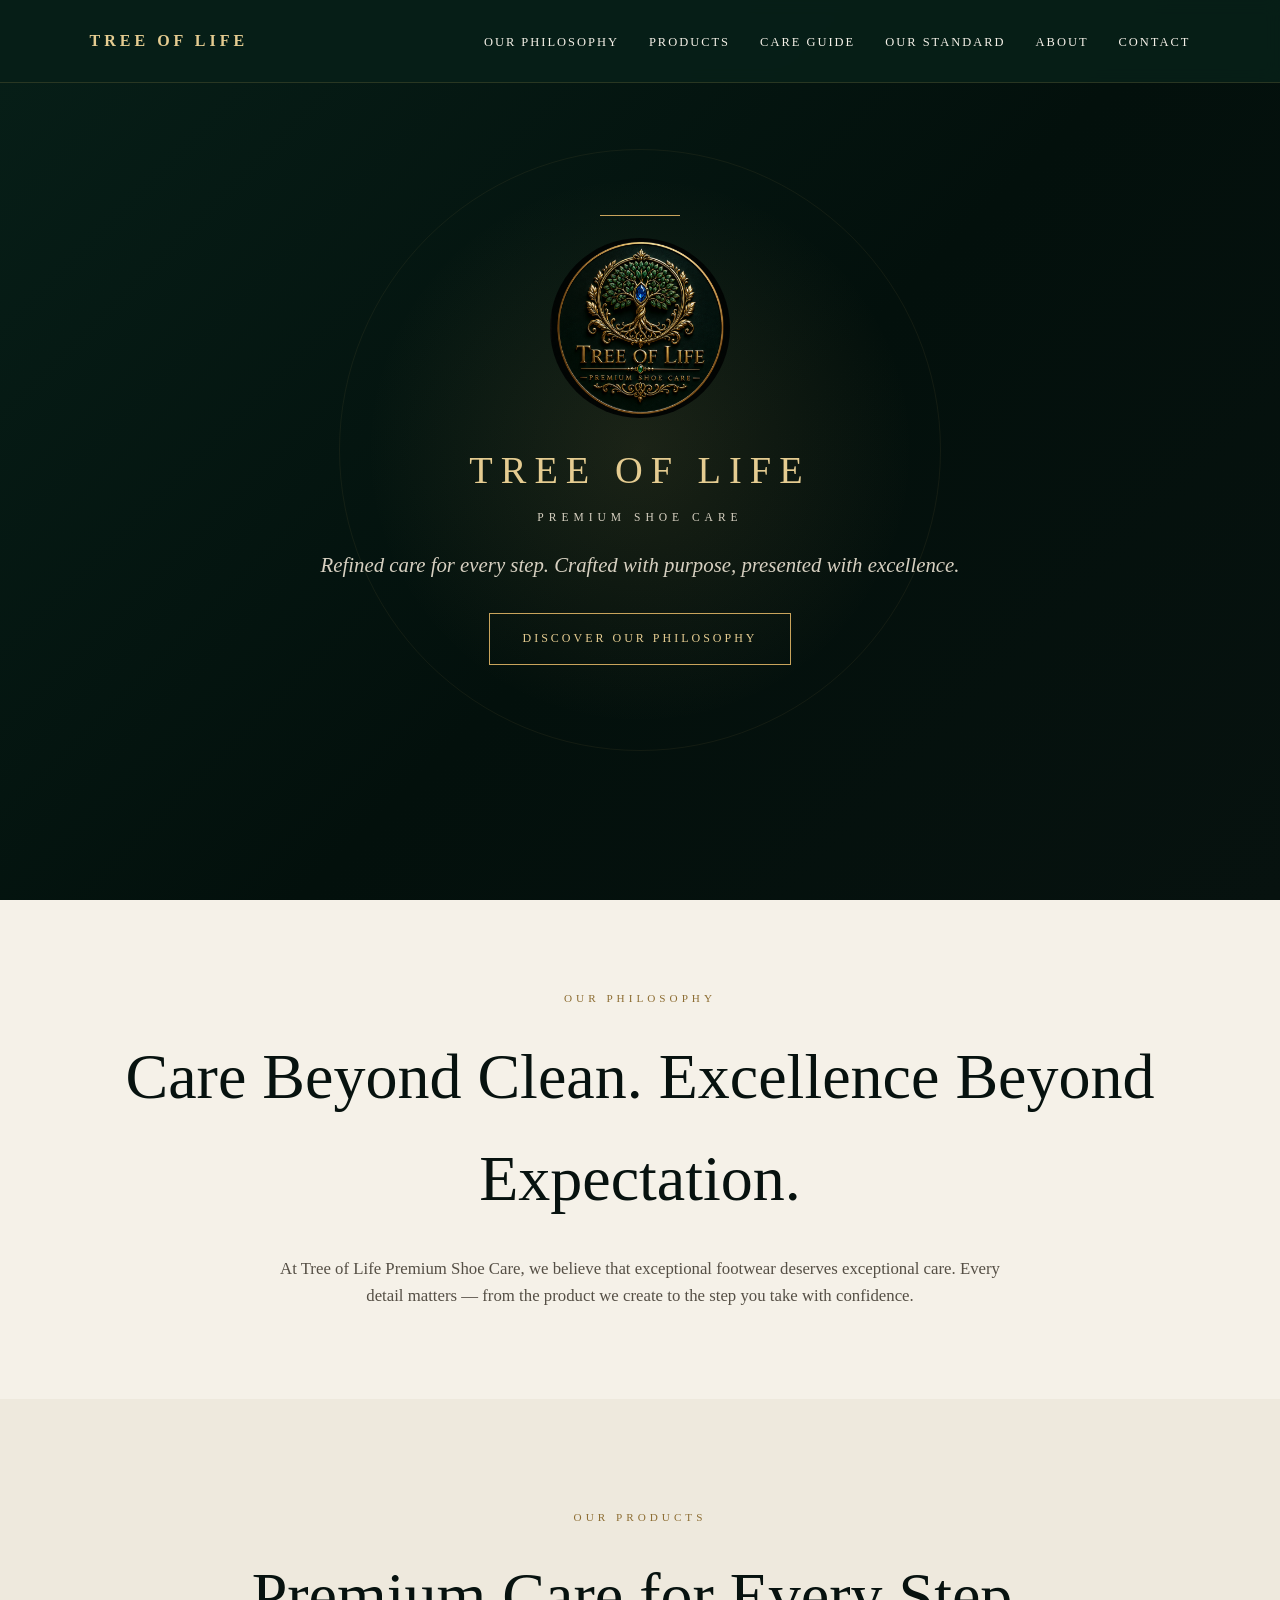
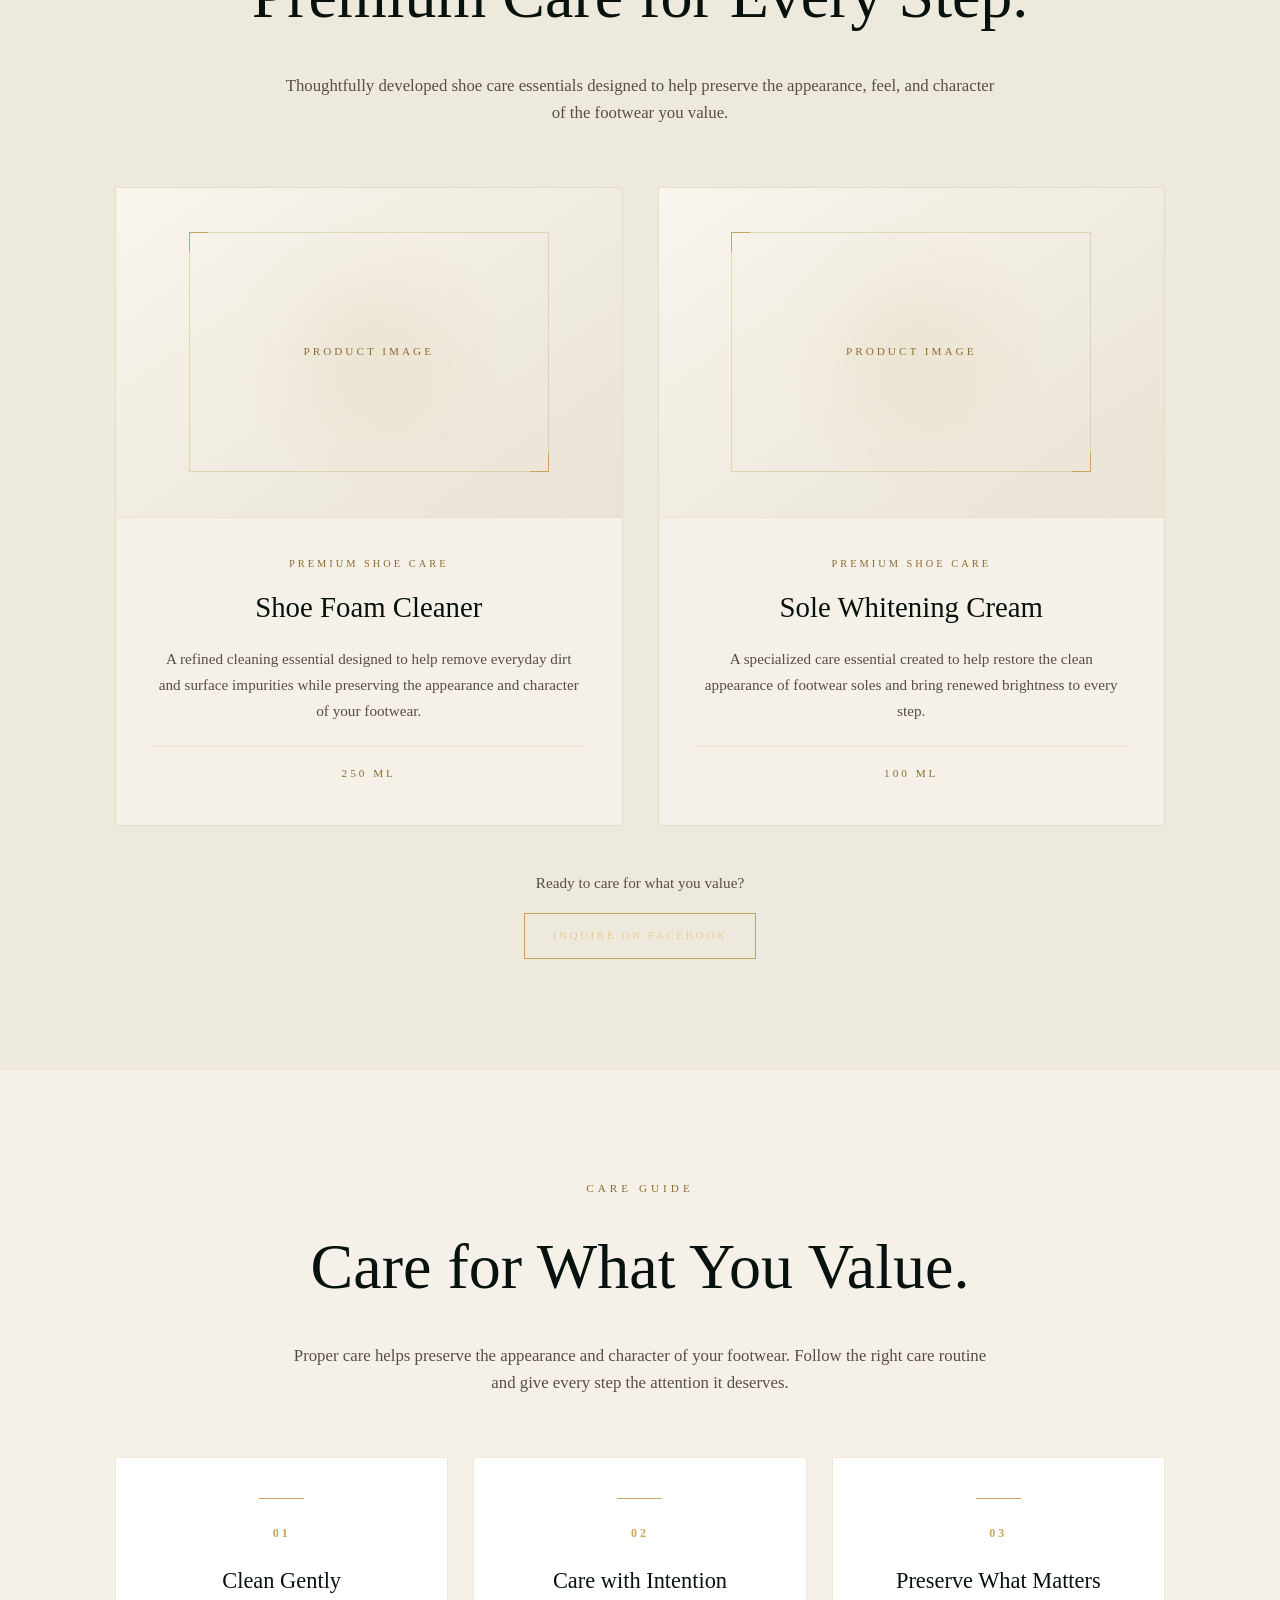
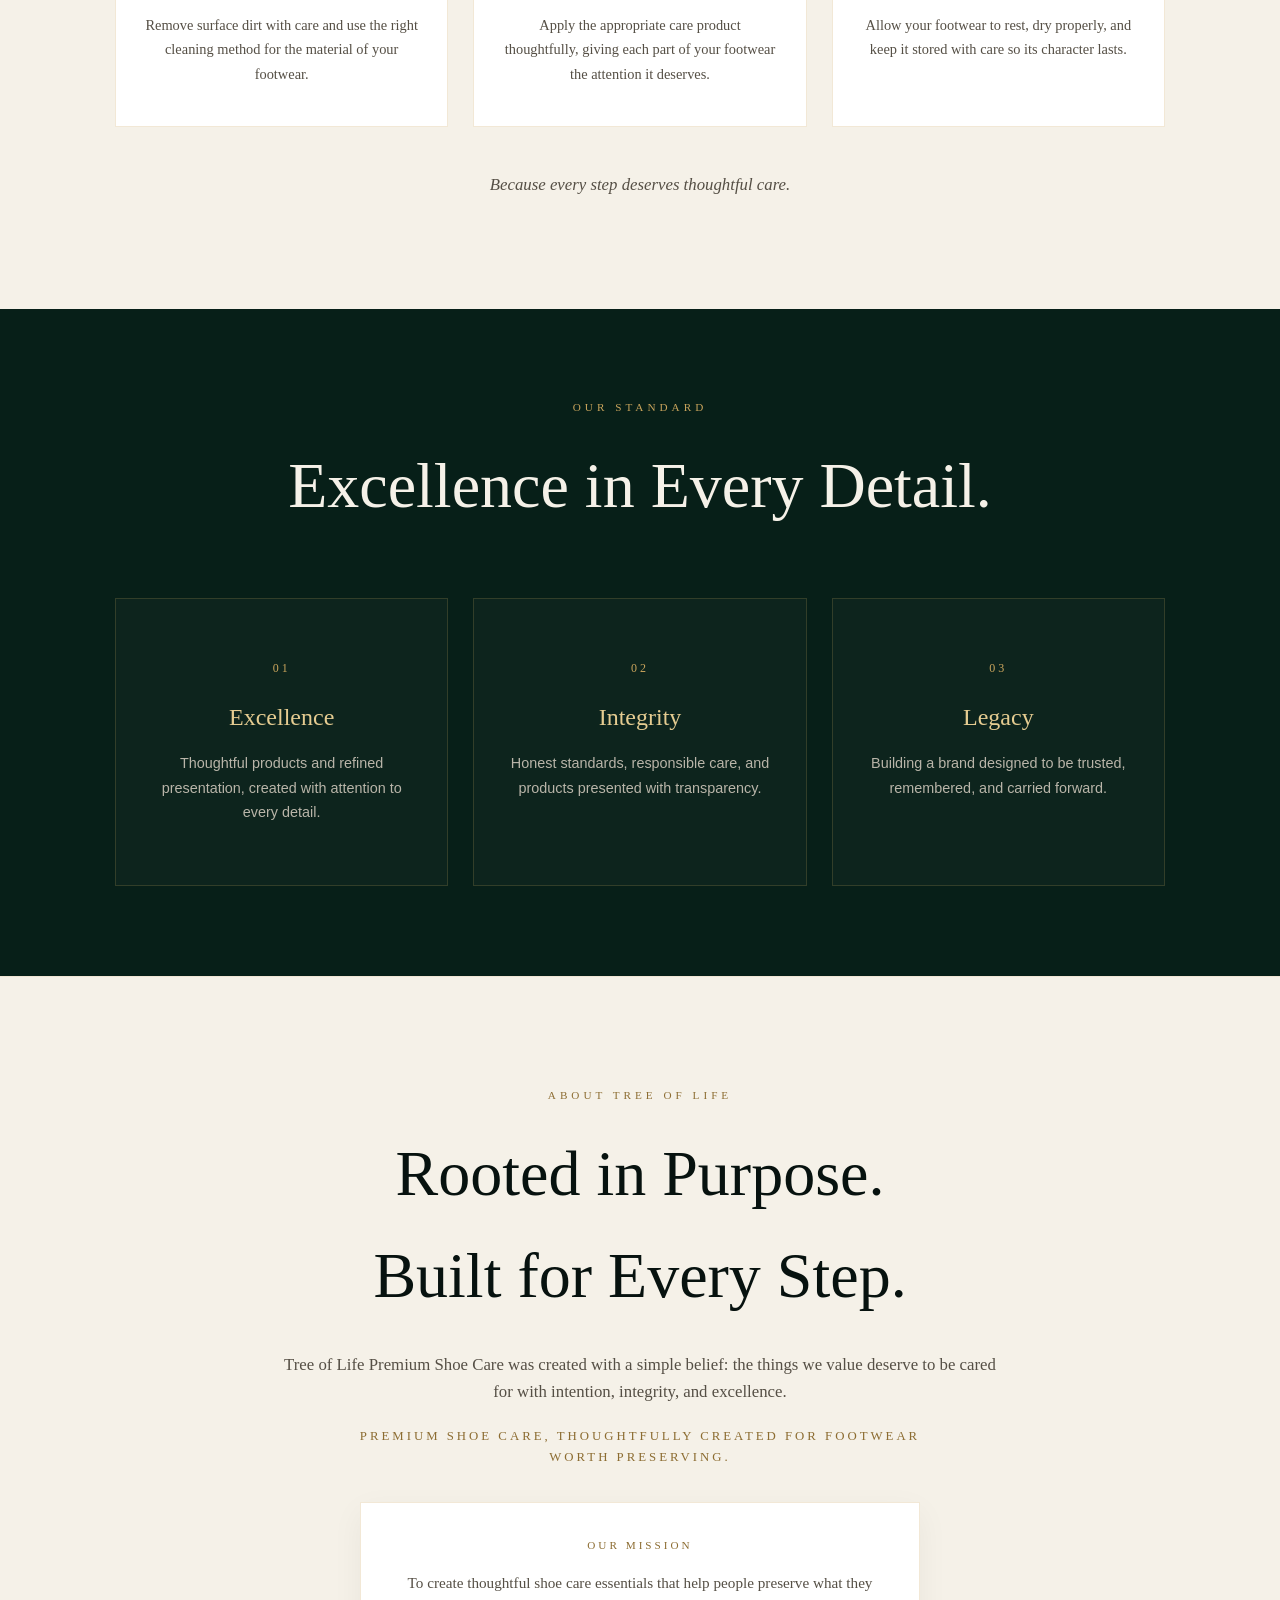
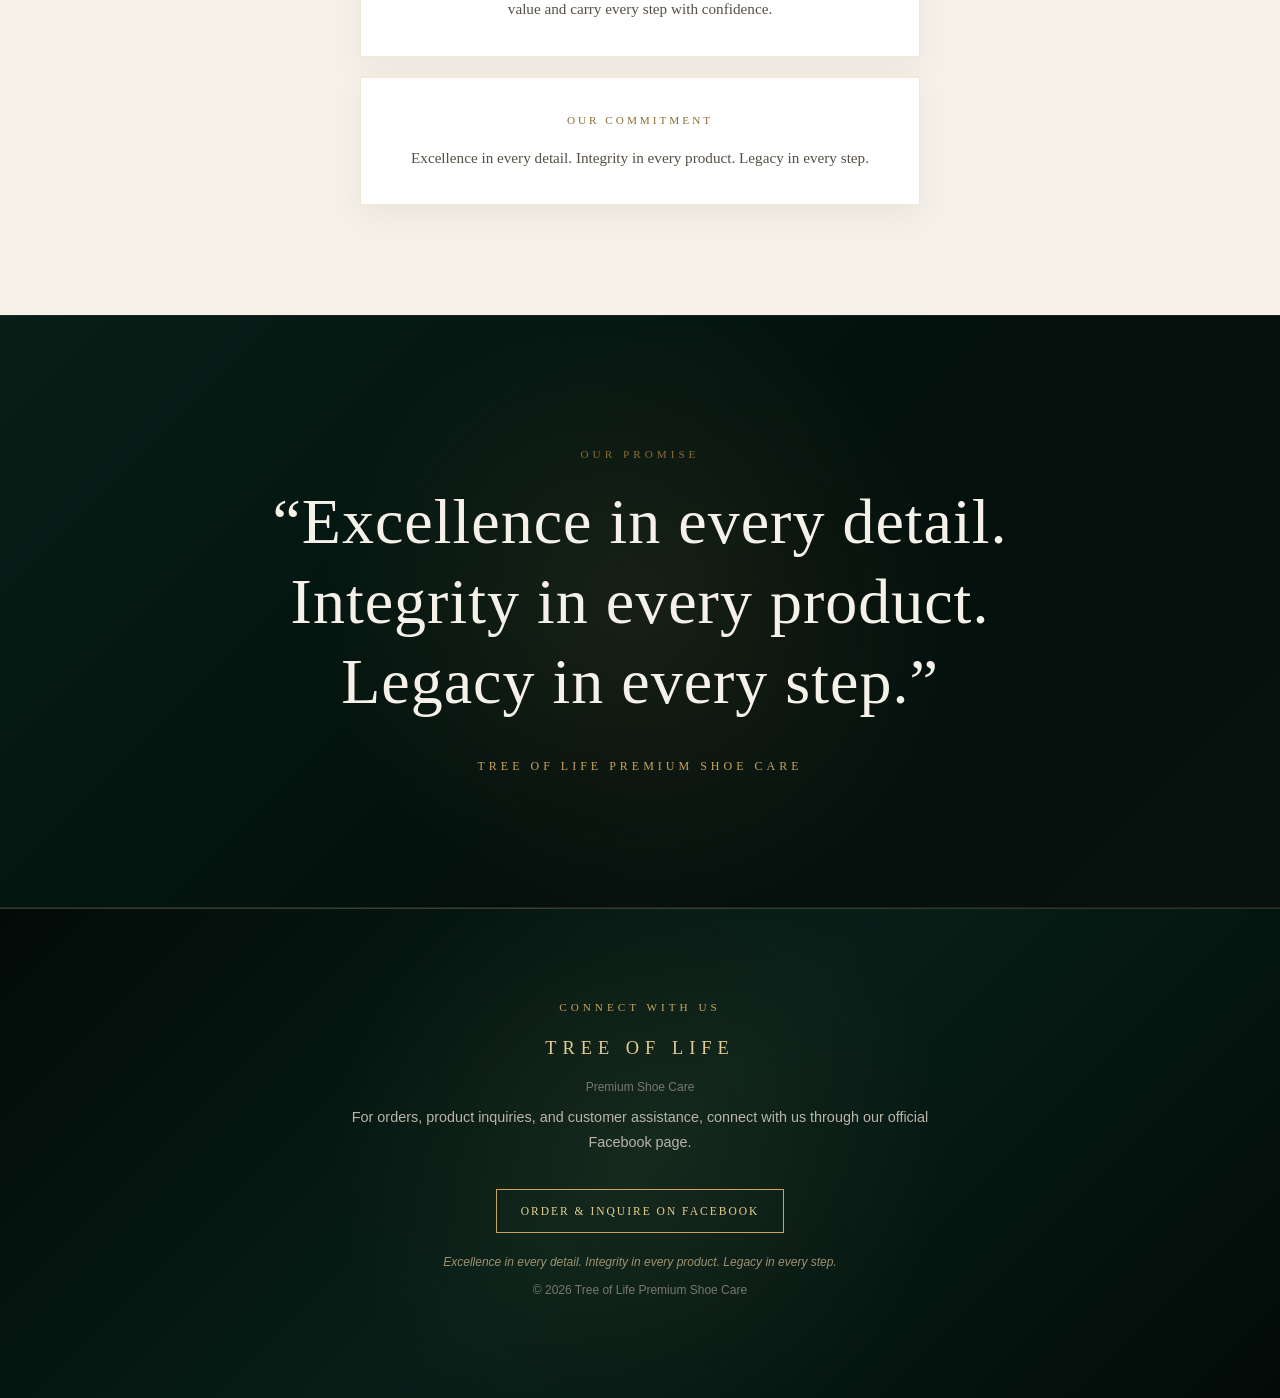
==== commit 0b4c63b3: "refine contact section messaging" ====
--- a/index.html
+++ b/index.html
@@ -1048,8 +1048,8 @@
    <div class="footer-brand">TREE OF LIFE</div>
 <p>Premium Shoe Care</p>
 <p class="contact-intro">
-  For product inquiries, orders, and customer assistance,
-  feel free to connect with us through our official Facebook page.
+  For orders, product inquiries, and customer assistance,
+  connect with us through our official Facebook page.
 </p>
 <a href="https://www.facebook.com/TreeOfLifePremiumShoeCare" target="_blank" rel="noopener" class="footer-contact-link">
   Order & Inquire on Facebook
